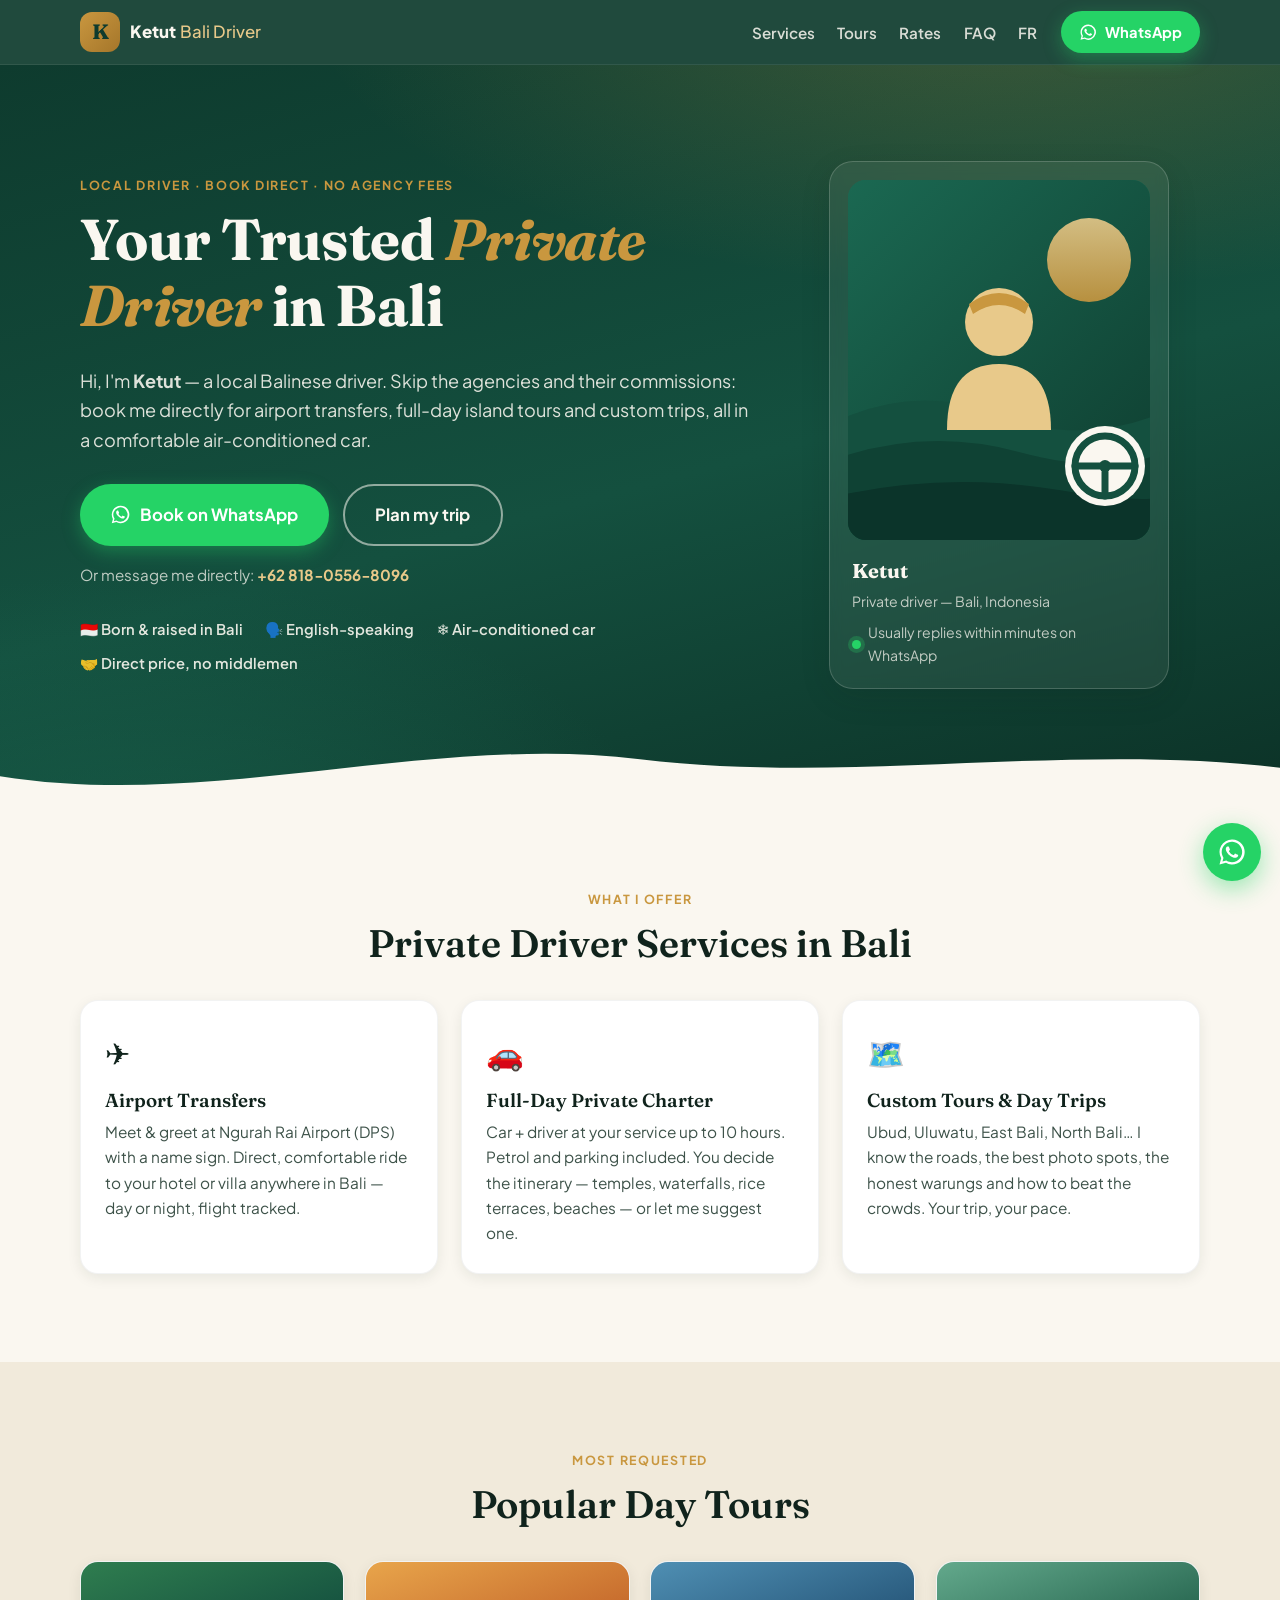
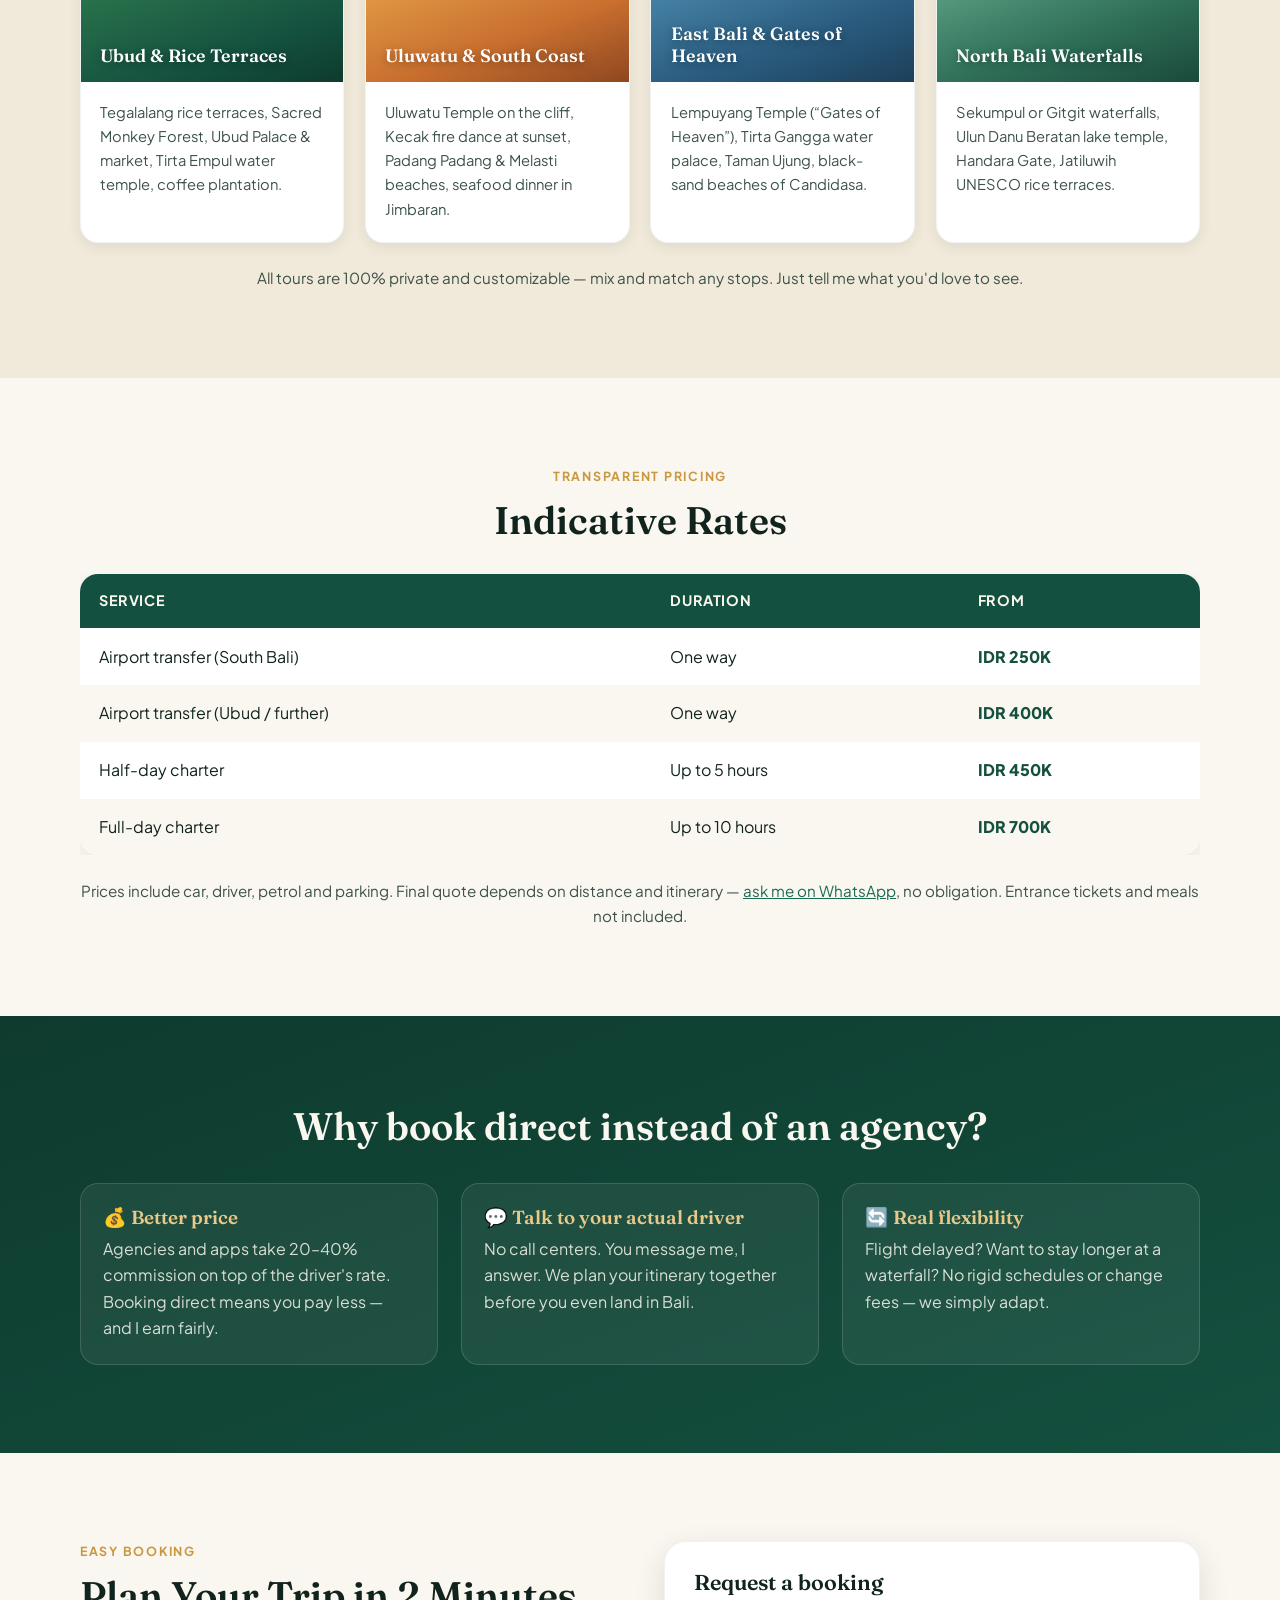
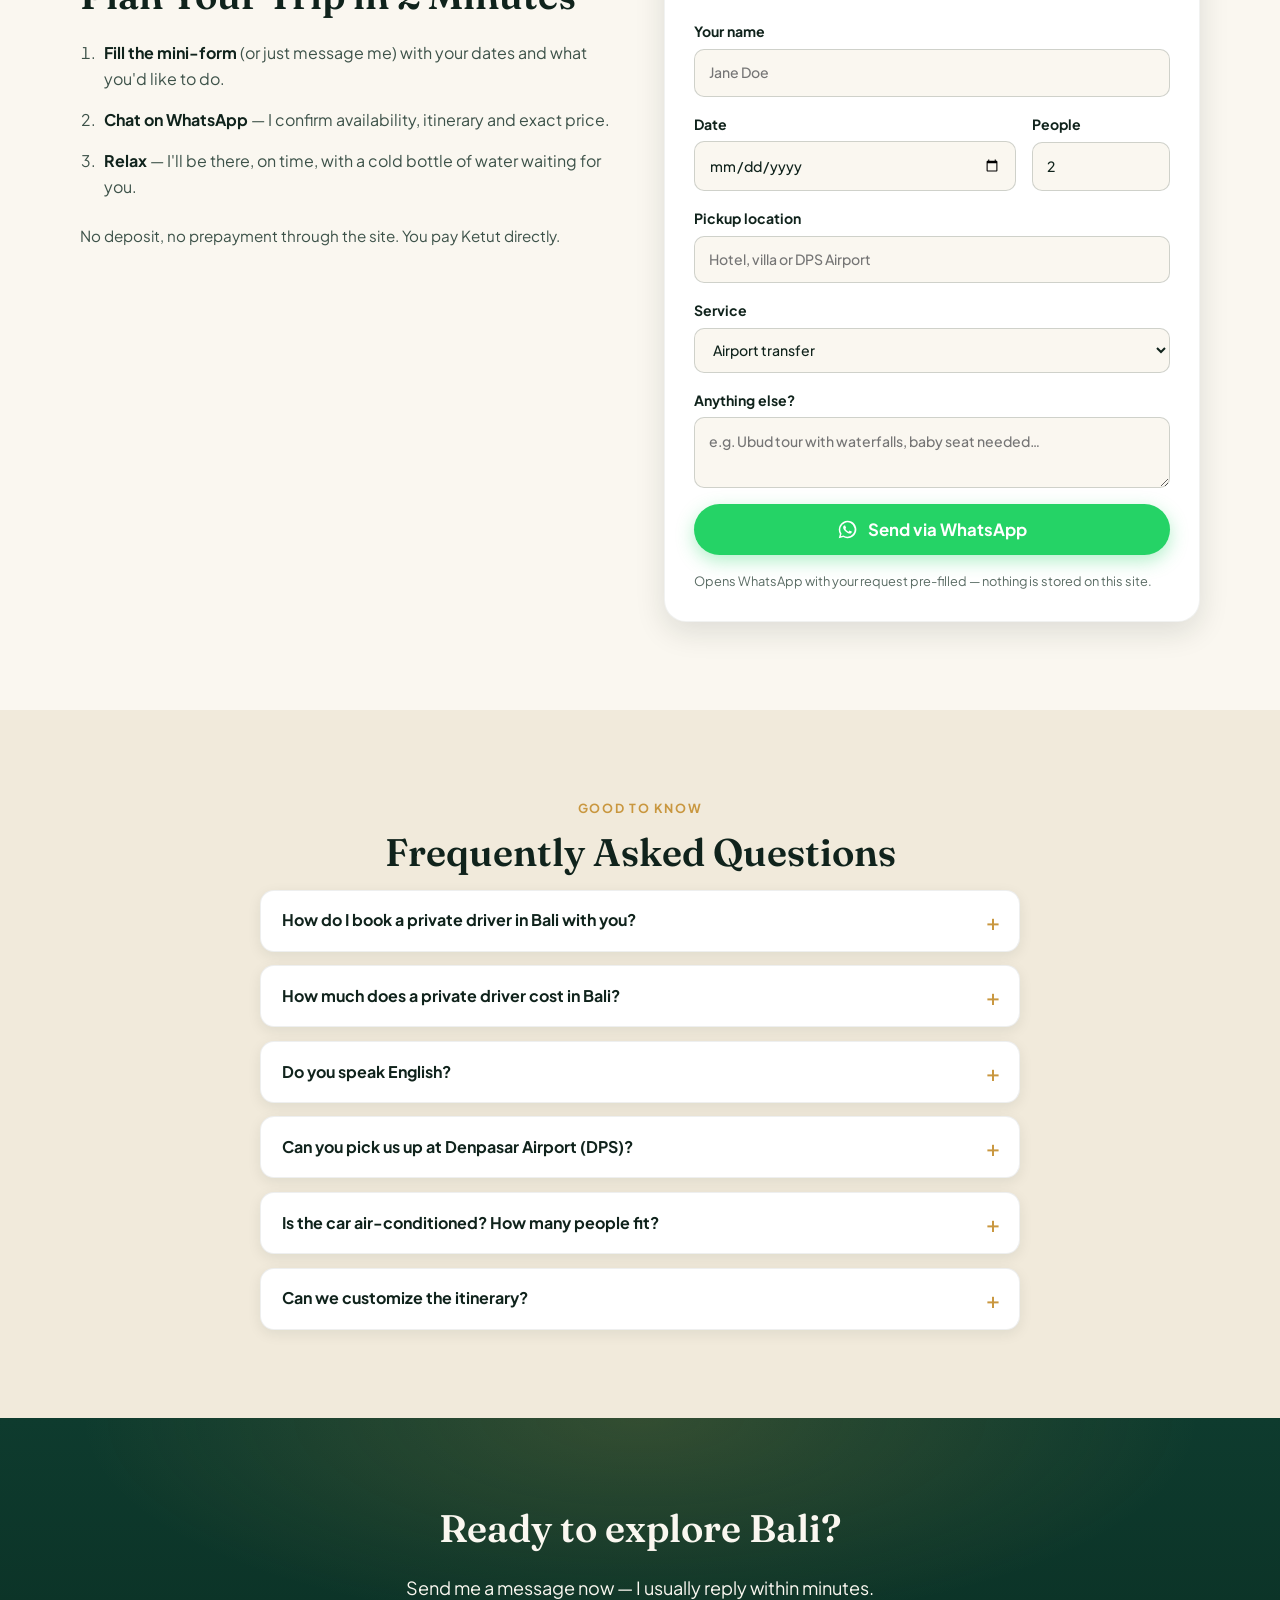
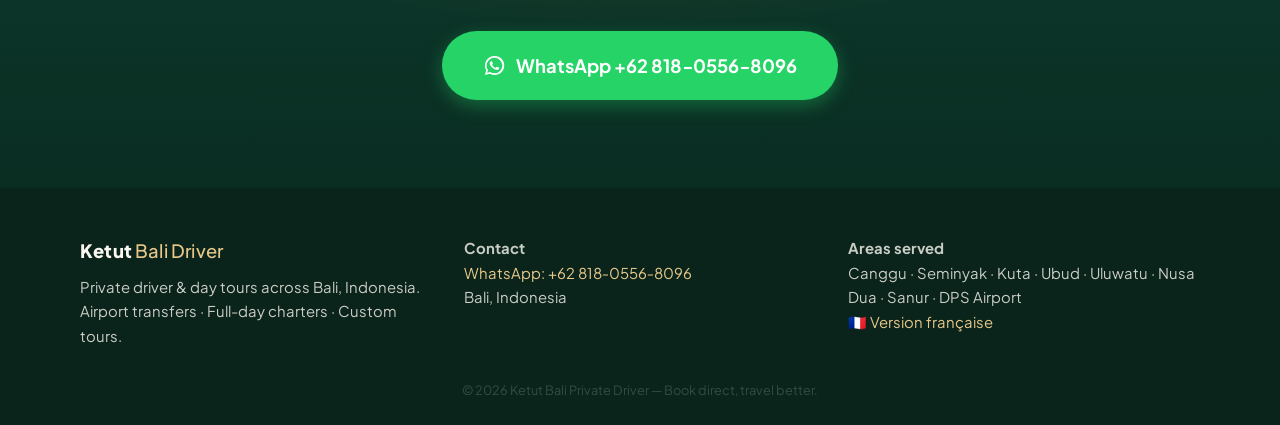
==== index.html @ 628f7ed5 "Add SEO-optimized landing page for Ketut, private driver in Bali Bilingual (EN + FR) static site wit" ====
<!DOCTYPE html>
<html lang="en">
<head>
  <meta charset="UTF-8">
  <meta name="viewport" content="width=device-width, initial-scale=1.0">
  <title>Ketut — Private Driver in Bali | Book Direct on WhatsApp, No Agency Fees</title>
  <meta name="description" content="Hire Ketut, a trusted local private driver in Bali. English-speaking, air-conditioned car, airport transfers, full-day tours to Ubud, Uluwatu &amp; more. Book direct on WhatsApp +62 818-0556-8096 — no agency, no commission.">
  <meta name="keywords" content="private driver Bali, Bali driver, personal driver Bali, Bali driver hire, Bali car with driver, Bali airport transfer, Bali day tour driver, English speaking driver Bali, chauffeur privé Bali">
  <meta name="robots" content="index, follow, max-image-preview:large">
  <meta name="author" content="Ketut">
  <meta name="geo.region" content="ID-BA">
  <meta name="geo.placename" content="Bali, Indonesia">
  <link rel="canonical" href="https://djomobil.github.io/personal-driver-bali/">
  <link rel="alternate" hreflang="en" href="https://djomobil.github.io/personal-driver-bali/">
  <link rel="alternate" hreflang="fr" href="https://djomobil.github.io/personal-driver-bali/fr/">
  <link rel="alternate" hreflang="x-default" href="https://djomobil.github.io/personal-driver-bali/">
  <link rel="icon" href="assets/favicon.svg" type="image/svg+xml">

  <!-- Open Graph -->
  <meta property="og:type" content="website">
  <meta property="og:site_name" content="Ketut Bali Private Driver">
  <meta property="og:title" content="Ketut — Private Driver in Bali | Book Direct, No Agency Fees">
  <meta property="og:description" content="Trusted local driver in Bali. Airport transfers, full-day private tours, custom itineraries. Book direct on WhatsApp — no middlemen, better prices.">
  <meta property="og:url" content="https://djomobil.github.io/personal-driver-bali/">
  <meta property="og:image" content="https://djomobil.github.io/personal-driver-bali/assets/og-image.png">
  <meta property="og:image:width" content="1200">
  <meta property="og:image:height" content="630">
  <meta property="og:locale" content="en_US">
  <meta property="og:locale:alternate" content="fr_FR">

  <!-- Twitter -->
  <meta name="twitter:card" content="summary_large_image">
  <meta name="twitter:title" content="Ketut — Private Driver in Bali | Book Direct on WhatsApp">
  <meta name="twitter:description" content="Trusted local driver in Bali. Airport transfers &amp; private day tours. Book direct — no agency fees.">
  <meta name="twitter:image" content="https://djomobil.github.io/personal-driver-bali/assets/og-image.png">

  <link rel="preconnect" href="https://fonts.googleapis.com">
  <link rel="preconnect" href="https://fonts.gstatic.com" crossorigin>
  <link href="https://fonts.googleapis.com/css2?family=Fraunces:opsz,wght@9..144,500;9..144,600;9..144,700&family=Plus+Jakarta+Sans:wght@400;500;600;700;800&display=swap" rel="stylesheet">
  <link rel="stylesheet" href="assets/style.css">

  <!-- Structured data: LocalBusiness / TaxiService -->
  <script type="application/ld+json">
  {
    "@context": "https://schema.org",
    "@type": ["LocalBusiness", "TaxiService"],
    "@id": "https://djomobil.github.io/personal-driver-bali/#business",
    "name": "Ketut Bali Private Driver",
    "alternateName": "Ketut — Personal Driver Bali",
    "description": "Private English-speaking driver in Bali offering airport transfers, full-day private charters and customized island tours. Book directly via WhatsApp with no agency commission.",
    "url": "https://djomobil.github.io/personal-driver-bali/",
    "telephone": "+6281805568096",
    "image": "https://djomobil.github.io/personal-driver-bali/assets/og-image.png",
    "priceRange": "$$",
    "currenciesAccepted": "IDR, USD, EUR",
    "paymentAccepted": "Cash",
    "address": {
      "@type": "PostalAddress",
      "addressRegion": "Bali",
      "addressCountry": "ID"
    },
    "geo": { "@type": "GeoCoordinates", "latitude": -8.65, "longitude": 115.2166 },
    "areaServed": [
      { "@type": "Place", "name": "Bali" },
      { "@type": "Place", "name": "Ubud" },
      { "@type": "Place", "name": "Canggu" },
      { "@type": "Place", "name": "Seminyak" },
      { "@type": "Place", "name": "Uluwatu" },
      { "@type": "Place", "name": "Nusa Dua" },
      { "@type": "Place", "name": "Denpasar Airport (DPS)" }
    ],
    "availableLanguage": ["English", "Indonesian"],
    "contactPoint": {
      "@type": "ContactPoint",
      "telephone": "+6281805568096",
      "contactType": "reservations",
      "availableLanguage": ["English", "Indonesian"]
    },
    "sameAs": ["https://wa.me/6281805568096"],
    "makesOffer": [
      { "@type": "Offer", "name": "Airport Transfer (DPS)", "description": "Private pickup or drop-off at Ngurah Rai International Airport with meet & greet." },
      { "@type": "Offer", "name": "Full-Day Private Charter", "description": "Up to 10 hours with car, driver, petrol and parking included. Fully custom itinerary." },
      { "@type": "Offer", "name": "Half-Day Charter", "description": "Up to 5 hours for beaches, temples, waterfalls or shopping trips." }
    ]
  }
  </script>
</head>
<body>

<header class="site-header" id="top">
  <div class="container header-inner">
    <a class="brand" href="#top" aria-label="Ketut Bali Private Driver — home">
      <span class="brand-mark" aria-hidden="true">K</span>
      <span class="brand-text">Ketut <em>Bali Driver</em></span>
    </a>
    <nav class="main-nav" aria-label="Main navigation">
      <a href="#services">Services</a>
      <a href="#tours">Tours</a>
      <a href="#rates">Rates</a>
      <a href="#faq">FAQ</a>
      <a href="fr/" lang="fr" title="Version française">FR</a>
    </nav>
    <a class="btn btn-wa btn-header" href="https://wa.me/6281805568096?text=Hi%20Ketut!%20I%20found%20your%20website%20and%20I%27d%20like%20to%20book%20a%20driver%20in%20Bali."
       target="_blank" rel="noopener">
      <svg class="ico" viewBox="0 0 24 24" aria-hidden="true"><path fill="currentColor" d="M12 2a10 10 0 0 0-8.66 15L2 22l5.16-1.32A10 10 0 1 0 12 2Zm0 18.2c-1.5 0-2.96-.4-4.24-1.16l-.3-.18-3.06.79.81-2.98-.2-.31A8.16 8.16 0 1 1 12 20.2Zm4.48-6.1c-.24-.12-1.45-.71-1.67-.8-.22-.08-.39-.12-.55.13-.16.24-.63.79-.77.95-.14.16-.28.18-.53.06a6.7 6.7 0 0 1-3.35-2.93c-.25-.43.25-.4.72-1.34.08-.16.04-.3-.02-.42-.06-.12-.55-1.33-.76-1.82-.2-.48-.4-.42-.55-.42h-.47c-.16 0-.43.06-.65.3-.22.25-.85.83-.85 2.03s.87 2.36 1 2.52c.12.16 1.72 2.62 4.16 3.68.58.25 1.03.4 1.39.51.58.19 1.11.16 1.53.1.47-.07 1.45-.6 1.65-1.17.2-.57.2-1.06.14-1.17-.06-.1-.22-.16-.47-.28Z"/></svg>
      WhatsApp
    </a>
  </div>
</header>

<main>
  <!-- ============ HERO ============ -->
  <section class="hero">
    <div class="container hero-grid">
      <div class="hero-copy">
        <p class="eyebrow">Local driver · Book direct · No agency fees</p>
        <h1>Your Trusted <span class="accent">Private Driver</span> in Bali</h1>
        <p class="lead">
          Hi, I'm <strong>Ketut</strong> — a local Balinese driver. Skip the agencies and their
          commissions: book me directly for airport transfers, full-day island tours and custom
          trips, all in a comfortable air-conditioned car.
        </p>
        <div class="hero-ctas">
          <a class="btn btn-wa btn-lg" href="https://wa.me/6281805568096?text=Hi%20Ketut!%20I%27d%20like%20to%20book%20a%20driver%20in%20Bali.%20Here%20are%20my%20dates%3A%20"
             target="_blank" rel="noopener">
            <svg class="ico" viewBox="0 0 24 24" aria-hidden="true"><path fill="currentColor" d="M12 2a10 10 0 0 0-8.66 15L2 22l5.16-1.32A10 10 0 1 0 12 2Zm0 18.2c-1.5 0-2.96-.4-4.24-1.16l-.3-.18-3.06.79.81-2.98-.2-.31A8.16 8.16 0 1 1 12 20.2Zm4.48-6.1c-.24-.12-1.45-.71-1.67-.8-.22-.08-.39-.12-.55.13-.16.24-.63.79-.77.95-.14.16-.28.18-.53.06a6.7 6.7 0 0 1-3.35-2.93c-.25-.43.25-.4.72-1.34.08-.16.04-.3-.02-.42-.06-.12-.55-1.33-.76-1.82-.2-.48-.4-.42-.55-.42h-.47c-.16 0-.43.06-.65.3-.22.25-.85.83-.85 2.03s.87 2.36 1 2.52c.12.16 1.72 2.62 4.16 3.68.58.25 1.03.4 1.39.51.58.19 1.11.16 1.53.1.47-.07 1.45-.6 1.65-1.17.2-.57.2-1.06.14-1.17-.06-.1-.22-.16-.47-.28Z"/></svg>
            Book on WhatsApp
          </a>
          <a class="btn btn-ghost btn-lg" href="#booking">Plan my trip</a>
        </div>
        <p class="hero-phone">Or message me directly: <a href="https://wa.me/6281805568096" target="_blank" rel="noopener">+62 818‑0556‑8096</a></p>
        <ul class="trust-badges" aria-label="Highlights">
          <li>🇮🇩 Born &amp; raised in Bali</li>
          <li>🗣️ English-speaking</li>
          <li>❄️ Air-conditioned car</li>
          <li>🤝 Direct price, no middlemen</li>
        </ul>
      </div>
      <div class="hero-card">
        <figure class="driver-card">
          <img src="assets/ketut.jpg" alt="Ketut, private driver in Bali" width="360" height="360"
               loading="eager" onerror="this.onerror=null;this.src='assets/ketut-avatar.svg';">
          <figcaption>
            <strong>Ketut</strong>
            <span>Private driver — Bali, Indonesia</span>
            <span class="status-dot">Usually replies within minutes on WhatsApp</span>
          </figcaption>
        </figure>
      </div>
    </div>
    <svg class="hero-wave" viewBox="0 0 1440 90" preserveAspectRatio="none" aria-hidden="true">
      <path d="M0,60 C240,100 480,10 720,40 C960,70 1200,20 1440,50 L1440,90 L0,90 Z" fill="#faf7f0"/>
    </svg>
  </section>

  <!-- ============ SERVICES ============ -->
  <section class="section" id="services">
    <div class="container">
      <p class="eyebrow center">What I offer</p>
      <h2 class="center">Private Driver Services in Bali</h2>
      <div class="cards-3">
        <article class="card">
          <div class="card-ico">✈️</div>
          <h3>Airport Transfers</h3>
          <p>Meet &amp; greet at Ngurah Rai Airport (DPS) with a name sign. Direct, comfortable ride to your hotel or villa anywhere in Bali — day or night, flight tracked.</p>
        </article>
        <article class="card">
          <div class="card-ico">🚗</div>
          <h3>Full-Day Private Charter</h3>
          <p>Car + driver at your service up to 10 hours. Petrol and parking included. You decide the itinerary — temples, waterfalls, rice terraces, beaches — or let me suggest one.</p>
        </article>
        <article class="card">
          <div class="card-ico">🗺️</div>
          <h3>Custom Tours &amp; Day Trips</h3>
          <p>Ubud, Uluwatu, East Bali, North Bali… I know the roads, the best photo spots, the honest warungs and how to beat the crowds. Your trip, your pace.</p>
        </article>
      </div>
    </div>
  </section>

  <!-- ============ TOURS ============ -->
  <section class="section section-alt" id="tours">
    <div class="container">
      <p class="eyebrow center">Most requested</p>
      <h2 class="center">Popular Day Tours</h2>
      <div class="cards-4">
        <article class="tour">
          <div class="tour-head t-ubud"><span>Ubud &amp; Rice Terraces</span></div>
          <p>Tegalalang rice terraces, Sacred Monkey Forest, Ubud Palace &amp; market, Tirta Empul water temple, coffee plantation.</p>
        </article>
        <article class="tour">
          <div class="tour-head t-uluwatu"><span>Uluwatu &amp; South Coast</span></div>
          <p>Uluwatu Temple on the cliff, Kecak fire dance at sunset, Padang Padang &amp; Melasti beaches, seafood dinner in Jimbaran.</p>
        </article>
        <article class="tour">
          <div class="tour-head t-east"><span>East Bali &amp; Gates of Heaven</span></div>
          <p>Lempuyang Temple (“Gates of Heaven”), Tirta Gangga water palace, Taman Ujung, black-sand beaches of Candidasa.</p>
        </article>
        <article class="tour">
          <div class="tour-head t-north"><span>North Bali Waterfalls</span></div>
          <p>Sekumpul or Gitgit waterfalls, Ulun Danu Beratan lake temple, Handara Gate, Jatiluwih UNESCO rice terraces.</p>
        </article>
      </div>
      <p class="center note">All tours are 100% private and customizable — mix and match any stops. Just tell me what you'd love to see.</p>
    </div>
  </section>

  <!-- ============ RATES ============ -->
  <section class="section" id="rates">
    <div class="container">
      <p class="eyebrow center">Transparent pricing</p>
      <h2 class="center">Indicative Rates</h2>
      <div class="rates-table-wrap">
        <table class="rates-table">
          <thead>
            <tr><th scope="col">Service</th><th scope="col">Duration</th><th scope="col">From</th></tr>
          </thead>
          <tbody>
            <tr><td>Airport transfer (South Bali)</td><td>One way</td><td>IDR 250K</td></tr>
            <tr><td>Airport transfer (Ubud / further)</td><td>One way</td><td>IDR 400K</td></tr>
            <tr><td>Half-day charter</td><td>Up to 5 hours</td><td>IDR 450K</td></tr>
            <tr><td>Full-day charter</td><td>Up to 10 hours</td><td>IDR 700K</td></tr>
          </tbody>
        </table>
      </div>
      <p class="center note">Prices include car, driver, petrol and parking. Final quote depends on distance and itinerary — <a href="https://wa.me/6281805568096?text=Hi%20Ketut!%20Could%20you%20give%20me%20a%20quote%3F" target="_blank" rel="noopener">ask me on WhatsApp</a>, no obligation. Entrance tickets and meals not included.</p>
    </div>
  </section>

  <!-- ============ WHY DIRECT ============ -->
  <section class="section section-dark" id="why">
    <div class="container">
      <h2 class="center light">Why book direct instead of an agency?</h2>
      <div class="cards-3 why-cards">
        <div class="why">
          <h3>💰 Better price</h3>
          <p>Agencies and apps take 20–40% commission on top of the driver's rate. Booking direct means you pay less — and I earn fairly.</p>
        </div>
        <div class="why">
          <h3>💬 Talk to your actual driver</h3>
          <p>No call centers. You message me, I answer. We plan your itinerary together before you even land in Bali.</p>
        </div>
        <div class="why">
          <h3>🔄 Real flexibility</h3>
          <p>Flight delayed? Want to stay longer at a waterfall? No rigid schedules or change fees — we simply adapt.</p>
        </div>
      </div>
    </div>
  </section>

  <!-- ============ HOW IT WORKS / BOOKING ============ -->
  <section class="section" id="booking">
    <div class="container booking-grid">
      <div>
        <p class="eyebrow">Easy booking</p>
        <h2>Plan Your Trip in 2 Minutes</h2>
        <ol class="steps">
          <li><strong>Fill the mini-form</strong> (or just message me) with your dates and what you'd like to do.</li>
          <li><strong>Chat on WhatsApp</strong> — I confirm availability, itinerary and exact price.</li>
          <li><strong>Relax</strong> — I'll be there, on time, with a cold bottle of water waiting for you.</li>
        </ol>
        <p class="note">No deposit, no prepayment through the site. You pay Ketut directly.</p>
      </div>
      <form class="booking-form" id="bookingForm" aria-label="Booking request form">
        <h3>Request a booking</h3>
        <label>Your name
          <input type="text" id="bf-name" name="name" placeholder="Jane Doe" autocomplete="name" required>
        </label>
        <div class="form-row">
          <label>Date
            <input type="date" id="bf-date" name="date" required>
          </label>
          <label>People
            <input type="number" id="bf-pax" name="pax" min="1" max="12" value="2" required>
          </label>
        </div>
        <label>Pickup location
          <input type="text" id="bf-pickup" name="pickup" placeholder="Hotel, villa or DPS Airport">
        </label>
        <label>Service
          <select id="bf-service" name="service">
            <option>Airport transfer</option>
            <option>Full-day charter (10h)</option>
            <option>Half-day charter (5h)</option>
            <option>Custom tour — see message</option>
          </select>
        </label>
        <label>Anything else?
          <textarea id="bf-msg" name="message" rows="2" placeholder="e.g. Ubud tour with waterfalls, baby seat needed…"></textarea>
        </label>
        <button type="submit" class="btn btn-wa btn-lg btn-block">
          <svg class="ico" viewBox="0 0 24 24" aria-hidden="true"><path fill="currentColor" d="M12 2a10 10 0 0 0-8.66 15L2 22l5.16-1.32A10 10 0 1 0 12 2Zm0 18.2c-1.5 0-2.96-.4-4.24-1.16l-.3-.18-3.06.79.81-2.98-.2-.31A8.16 8.16 0 1 1 12 20.2Zm4.48-6.1c-.24-.12-1.45-.71-1.67-.8-.22-.08-.39-.12-.55.13-.16.24-.63.79-.77.95-.14.16-.28.18-.53.06a6.7 6.7 0 0 1-3.35-2.93c-.25-.43.25-.4.72-1.34.08-.16.04-.3-.02-.42-.06-.12-.55-1.33-.76-1.82-.2-.48-.4-.42-.55-.42h-.47c-.16 0-.43.06-.65.3-.22.25-.85.83-.85 2.03s.87 2.36 1 2.52c.12.16 1.72 2.62 4.16 3.68.58.25 1.03.4 1.39.51.58.19 1.11.16 1.53.1.47-.07 1.45-.6 1.65-1.17.2-.57.2-1.06.14-1.17-.06-.1-.22-.16-.47-.28Z"/></svg>
          Send via WhatsApp
        </button>
        <p class="tiny">Opens WhatsApp with your request pre-filled — nothing is stored on this site.</p>
      </form>
    </div>
  </section>

  <!-- ============ FAQ ============ -->
  <section class="section section-alt" id="faq">
    <div class="container narrow">
      <p class="eyebrow center">Good to know</p>
      <h2 class="center">Frequently Asked Questions</h2>

      <details>
        <summary>How do I book a private driver in Bali with you?</summary>
        <p>Simply message me on WhatsApp at <a href="https://wa.me/6281805568096" target="_blank" rel="noopener">+62 818‑0556‑8096</a> with your dates, pickup location and what you'd like to do. I'll confirm availability and price right away. No deposit is required.</p>
      </details>
      <details>
        <summary>How much does a private driver cost in Bali?</summary>
        <p>A full-day private charter (up to 10 hours, car + driver + petrol + parking) starts from around IDR 700K depending on the itinerary. Airport transfers start from IDR 250K. You'll always get the exact price on WhatsApp before booking.</p>
      </details>
      <details>
        <summary>Do you speak English?</summary>
        <p>Yes — I speak English and Bahasa Indonesia, and I'm used to guiding international travelers around the island.</p>
      </details>
      <details>
        <summary>Can you pick us up at Denpasar Airport (DPS)?</summary>
        <p>Of course. I track your flight, meet you at arrivals with a name sign and help with your luggage — even for late-night landings.</p>
      </details>
      <details>
        <summary>Is the car air-conditioned? How many people fit?</summary>
        <p>Yes, the car is modern and air-conditioned, comfortable for up to 5–6 passengers with luggage. For larger groups, tell me on WhatsApp and I'll arrange the right vehicle.</p>
      </details>
      <details>
        <summary>Can we customize the itinerary?</summary>
        <p>Absolutely — every tour is private and 100% flexible. Combine any temples, waterfalls, beaches, rice terraces or restaurants you like, and change plans on the day if you feel like it.</p>
      </details>
    </div>
  </section>

  <!-- FAQ structured data -->
  <script type="application/ld+json">
  {
    "@context": "https://schema.org",
    "@type": "FAQPage",
    "mainEntity": [
      {
        "@type": "Question",
        "name": "How do I book a private driver in Bali with Ketut?",
        "acceptedAnswer": { "@type": "Answer", "text": "Message Ketut on WhatsApp at +62 818-0556-8096 with your dates, pickup location and plans. He confirms availability and price right away. No deposit required." }
      },
      {
        "@type": "Question",
        "name": "How much does a private driver cost in Bali?",
        "acceptedAnswer": { "@type": "Answer", "text": "A full-day private charter (up to 10 hours including car, driver, petrol and parking) starts from around IDR 700K depending on the itinerary. Airport transfers start from IDR 250K. The exact price is confirmed on WhatsApp before booking." }
      },
      {
        "@type": "Question",
        "name": "Does Ketut speak English?",
        "acceptedAnswer": { "@type": "Answer", "text": "Yes, Ketut speaks English and Bahasa Indonesia and regularly drives international travelers around Bali." }
      },
      {
        "@type": "Question",
        "name": "Can Ketut pick us up at Denpasar Airport (DPS)?",
        "acceptedAnswer": { "@type": "Answer", "text": "Yes. Ketut tracks your flight and meets you at arrivals with a name sign, including late-night landings." }
      },
      {
        "@type": "Question",
        "name": "Can we customize the tour itinerary?",
        "acceptedAnswer": { "@type": "Answer", "text": "Yes, every tour is private and fully flexible. Combine any temples, waterfalls, beaches or rice terraces, and adjust plans on the day." }
      }
    ]
  }
  </script>

  <!-- ============ FINAL CTA ============ -->
  <section class="section final-cta">
    <div class="container center">
      <h2>Ready to explore Bali?</h2>
      <p class="lead">Send me a message now — I usually reply within minutes.</p>
      <a class="btn btn-wa btn-xl" href="https://wa.me/6281805568096?text=Hi%20Ketut!%20I%27d%20like%20to%20book%20a%20driver%20in%20Bali."
         target="_blank" rel="noopener">
        <svg class="ico" viewBox="0 0 24 24" aria-hidden="true"><path fill="currentColor" d="M12 2a10 10 0 0 0-8.66 15L2 22l5.16-1.32A10 10 0 1 0 12 2Zm0 18.2c-1.5 0-2.96-.4-4.24-1.16l-.3-.18-3.06.79.81-2.98-.2-.31A8.16 8.16 0 1 1 12 20.2Zm4.48-6.1c-.24-.12-1.45-.71-1.67-.8-.22-.08-.39-.12-.55.13-.16.24-.63.79-.77.95-.14.16-.28.18-.53.06a6.7 6.7 0 0 1-3.35-2.93c-.25-.43.25-.4.72-1.34.08-.16.04-.3-.02-.42-.06-.12-.55-1.33-.76-1.82-.2-.48-.4-.42-.55-.42h-.47c-.16 0-.43.06-.65.3-.22.25-.85.83-.85 2.03s.87 2.36 1 2.52c.12.16 1.72 2.62 4.16 3.68.58.25 1.03.4 1.39.51.58.19 1.11.16 1.53.1.47-.07 1.45-.6 1.65-1.17.2-.57.2-1.06.14-1.17-.06-.1-.22-.16-.47-.28Z"/></svg>
        WhatsApp +62 818‑0556‑8096
      </a>
    </div>
  </section>
</main>

<footer class="site-footer">
  <div class="container footer-grid">
    <div>
      <p class="brand-text">Ketut <em>Bali Driver</em></p>
      <p>Private driver &amp; day tours across Bali, Indonesia.<br>Airport transfers · Full-day charters · Custom tours.</p>
    </div>
    <div>
      <p><strong>Contact</strong></p>
      <p><a href="https://wa.me/6281805568096" target="_blank" rel="noopener">WhatsApp: +62 818‑0556‑8096</a></p>
      <p>Bali, Indonesia</p>
    </div>
    <div>
      <p><strong>Areas served</strong></p>
      <p>Canggu · Seminyak · Kuta · Ubud · Uluwatu · Nusa Dua · Sanur · DPS Airport</p>
      <p><a href="fr/" lang="fr">🇫🇷 Version française</a></p>
    </div>
  </div>
  <p class="center tiny">© <span id="year">2026</span> Ketut Bali Private Driver — Book direct, travel better.</p>
</footer>

<!-- Floating WhatsApp button -->
<a class="wa-float" href="https://wa.me/6281805568096?text=Hi%20Ketut!%20I%27d%20like%20to%20book%20a%20driver%20in%20Bali."
   target="_blank" rel="noopener" aria-label="Chat with Ketut on WhatsApp">
  <svg viewBox="0 0 24 24" aria-hidden="true"><path fill="currentColor" d="M12 2a10 10 0 0 0-8.66 15L2 22l5.16-1.32A10 10 0 1 0 12 2Zm0 18.2c-1.5 0-2.96-.4-4.24-1.16l-.3-.18-3.06.79.81-2.98-.2-.31A8.16 8.16 0 1 1 12 20.2Zm4.48-6.1c-.24-.12-1.45-.71-1.67-.8-.22-.08-.39-.12-.55.13-.16.24-.63.79-.77.95-.14.16-.28.18-.53.06a6.7 6.7 0 0 1-3.35-2.93c-.25-.43.25-.4.72-1.34.08-.16.04-.3-.02-.42-.06-.12-.55-1.33-.76-1.82-.2-.48-.4-.42-.55-.42h-.47c-.16 0-.43.06-.65.3-.22.25-.85.83-.85 2.03s.87 2.36 1 2.52c.12.16 1.72 2.62 4.16 3.68.58.25 1.03.4 1.39.51.58.19 1.11.16 1.53.1.47-.07 1.45-.6 1.65-1.17.2-.57.2-1.06.14-1.17-.06-.1-.22-.16-.47-.28Z"/></svg>
</a>

<script src="assets/site.js" defer></script>
</body>
</html>
---- assets/style.css ----
/* ==========================================================
   Ketut Bali Private Driver — design system
   Palette: jungle green / sand / gold / WhatsApp green
   ========================================================== */
:root {
  --ink: #10231c;
  --ink-soft: #3d5249;
  --green-900: #0e3b2e;
  --green-800: #14503f;
  --green-700: #1b6a53;
  --sand: #faf7f0;
  --sand-deep: #f1eadb;
  --gold: #c9973f;
  --gold-soft: #e8c98a;
  --white: #ffffff;
  --wa: #25d366;
  --wa-dark: #17a94f;
  --radius: 18px;
  --shadow: 0 10px 30px rgba(16, 35, 28, 0.12);
  --shadow-soft: 0 4px 14px rgba(16, 35, 28, 0.08);
  --font-display: "Fraunces", Georgia, serif;
  --font-body: "Plus Jakarta Sans", system-ui, -apple-system, "Segoe UI", sans-serif;
}

* { box-sizing: border-box; margin: 0; padding: 0; }
html { scroll-behavior: smooth; }
body {
  font-family: var(--font-body);
  color: var(--ink);
  background: var(--sand);
  line-height: 1.65;
  -webkit-font-smoothing: antialiased;
}
img { max-width: 100%; display: block; }
a { color: var(--green-700); }

.container { width: min(1120px, 92%); margin-inline: auto; }
.narrow { width: min(760px, 92%); }
.center { text-align: center; }

h1, h2, h3 { font-family: var(--font-display); line-height: 1.15; color: var(--ink); }
h1 { font-size: clamp(2.1rem, 5.2vw, 3.6rem); font-weight: 700; letter-spacing: -0.01em; }
h2 { font-size: clamp(1.6rem, 3.4vw, 2.4rem); font-weight: 600; margin-bottom: 0.6em; }
h3 { font-size: 1.18rem; font-weight: 600; margin-bottom: 0.4em; }
h2.light { color: var(--sand); }

.eyebrow {
  text-transform: uppercase;
  letter-spacing: 0.14em;
  font-size: 0.78rem;
  font-weight: 700;
  color: var(--gold);
  margin-bottom: 0.9em;
}
.lead { font-size: 1.13rem; color: var(--ink-soft); max-width: 56ch; }
.note { color: var(--ink-soft); font-size: 0.95rem; margin-top: 1.4rem; }
.tiny { font-size: 0.8rem; color: var(--ink-soft); opacity: 0.85; }
.accent { color: var(--gold); font-style: italic; }

/* ---------- Buttons ---------- */
.btn {
  display: inline-flex; align-items: center; gap: 0.55em;
  font-family: var(--font-body); font-weight: 700; text-decoration: none;
  border: 0; border-radius: 999px; cursor: pointer;
  padding: 0.75em 1.5em; font-size: 1rem; transition: transform 0.15s ease, box-shadow 0.15s ease, background 0.15s ease;
}
.btn:hover { transform: translateY(-2px); }
.btn .ico { width: 1.25em; height: 1.25em; flex: none; }
.btn-wa { background: var(--wa); color: #fff; box-shadow: 0 6px 18px rgba(37, 211, 102, 0.35); }
.btn-wa:hover { background: var(--wa-dark); }
.btn-ghost { background: transparent; color: var(--sand); border: 2px solid rgba(250, 247, 240, 0.55); }
.btn-ghost:hover { border-color: var(--gold-soft); color: var(--gold-soft); }
.btn-lg { padding: 0.9em 1.8em; font-size: 1.05rem; }
.btn-xl { padding: 1.05em 2.2em; font-size: 1.15rem; }
.btn-block { width: 100%; justify-content: center; }
.btn-header { padding: 0.6em 1.2em; font-size: 0.92rem; }

/* ---------- Header ---------- */
.site-header {
  position: sticky; top: 0; z-index: 50;
  background: rgba(14, 59, 46, 0.92);
  backdrop-filter: blur(10px);
  border-bottom: 1px solid rgba(250, 247, 240, 0.08);
}
.header-inner { display: flex; align-items: center; gap: 1.5rem; padding: 0.7rem 0; }
.brand { display: flex; align-items: center; gap: 0.6rem; text-decoration: none; }
.brand-mark {
  width: 40px; height: 40px; border-radius: 12px; flex: none;
  display: grid; place-items: center;
  background: linear-gradient(135deg, var(--gold), #a5762a);
  color: var(--green-900); font-family: var(--font-display); font-weight: 700; font-size: 1.3rem;
}
.brand-text { color: var(--sand); font-weight: 800; font-size: 1.05rem; letter-spacing: 0.01em; }
.brand-text em { color: var(--gold-soft); font-style: normal; font-weight: 500; }
.main-nav { margin-left: auto; display: flex; gap: 1.4rem; }
.main-nav a { color: rgba(250, 247, 240, 0.85); text-decoration: none; font-weight: 600; font-size: 0.95rem; }
.main-nav a:hover { color: var(--gold-soft); }

/* ---------- Hero ---------- */
.hero {
  position: relative;
  background:
    radial-gradient(1200px 500px at 80% -10%, rgba(201, 151, 63, 0.25), transparent 60%),
    radial-gradient(900px 500px at 10% 110%, rgba(27, 106, 83, 0.55), transparent 60%),
    linear-gradient(165deg, var(--green-900) 0%, var(--green-800) 55%, #0c3227 100%);
  color: var(--sand);
  padding: clamp(3rem, 8vw, 6rem) 0 clamp(4rem, 9vw, 7rem);
}
.hero h1 { color: var(--sand); margin: 0.2em 0 0.45em; }
.hero .lead { color: rgba(250, 247, 240, 0.88); }
.hero-grid { display: grid; grid-template-columns: 1.25fr 0.75fr; gap: 3rem; align-items: center; }
.hero-ctas { display: flex; flex-wrap: wrap; gap: 0.9rem; margin-top: 1.8rem; }
.hero-phone { margin-top: 1rem; font-size: 0.95rem; color: rgba(250, 247, 240, 0.75); }
.hero-phone a { color: var(--gold-soft); font-weight: 700; text-decoration: none; }
.trust-badges { list-style: none; display: flex; flex-wrap: wrap; gap: 0.6rem 1.4rem; margin-top: 1.9rem; padding: 0; }
.trust-badges li { font-size: 0.92rem; font-weight: 600; color: rgba(250, 247, 240, 0.9); }
.hero-wave { position: absolute; bottom: -1px; left: 0; width: 100%; height: clamp(40px, 6vw, 90px); }

.driver-card {
  background: rgba(250, 247, 240, 0.07);
  border: 1px solid rgba(250, 247, 240, 0.18);
  border-radius: calc(var(--radius) + 6px);
  padding: 1.1rem;
  box-shadow: var(--shadow);
  backdrop-filter: blur(6px);
  max-width: 340px; margin-inline: auto;
}
.driver-card img {
  width: 100%; aspect-ratio: 1; object-fit: cover;
  border-radius: var(--radius);
  background: var(--green-700);
}
.driver-card figcaption { display: grid; gap: 0.15rem; padding: 0.9rem 0.3rem 0.2rem; }
.driver-card strong { font-family: var(--font-display); font-size: 1.25rem; }
.driver-card span { font-size: 0.88rem; color: rgba(250, 247, 240, 0.75); }
.status-dot { display: flex; align-items: center; gap: 0.45em; margin-top: 0.35rem; }
.status-dot::before {
  content: ""; width: 9px; height: 9px; border-radius: 50%; flex: none;
  background: var(--wa); box-shadow: 0 0 0 4px rgba(37, 211, 102, 0.25);
}

/* ---------- Sections ---------- */
.section { padding: clamp(3.2rem, 7vw, 5.5rem) 0; }
.section-alt { background: var(--sand-deep); }
.section-dark {
  background: linear-gradient(160deg, var(--green-900), var(--green-800));
  color: var(--sand);
}
.section-dark p { color: rgba(250, 247, 240, 0.85); }
.section-dark h3 { color: var(--gold-soft); }

/* ---------- Cards ---------- */
.cards-3 { display: grid; grid-template-columns: repeat(3, 1fr); gap: 1.4rem; margin-top: 2.2rem; }
.cards-4 { display: grid; grid-template-columns: repeat(4, 1fr); gap: 1.3rem; margin-top: 2.2rem; }
.card {
  background: var(--white); border-radius: var(--radius);
  padding: 1.7rem 1.5rem; box-shadow: var(--shadow-soft);
  border: 1px solid rgba(16, 35, 28, 0.05);
}
.card p { color: var(--ink-soft); font-size: 0.96rem; }
.card-ico { font-size: 1.9rem; margin-bottom: 0.7rem; }
.why { padding: 1.4rem; border-radius: var(--radius); background: rgba(250, 247, 240, 0.06); border: 1px solid rgba(250, 247, 240, 0.14); }

/* ---------- Tours ---------- */
.tour {
  background: var(--white); border-radius: var(--radius); overflow: hidden;
  box-shadow: var(--shadow-soft); border: 1px solid rgba(16, 35, 28, 0.05);
  display: flex; flex-direction: column;
}
.tour p { padding: 1.1rem 1.2rem 1.3rem; color: var(--ink-soft); font-size: 0.92rem; }
.tour-head {
  min-height: 120px; display: flex; align-items: flex-end; padding: 0.9rem 1.2rem;
  color: #fff; font-family: var(--font-display); font-weight: 600; font-size: 1.12rem; line-height: 1.25;
  text-shadow: 0 2px 8px rgba(0, 0, 0, 0.35);
}
.t-ubud { background: linear-gradient(160deg, #2f7d4f, #14503f 70%, #0e3b2e); }
.t-uluwatu { background: linear-gradient(160deg, #e8a54b, #c96f2f 60%, #8f4720); }
.t-east { background: linear-gradient(160deg, #4f8fb3, #2b5d80 60%, #1c3f5a); }
.t-north { background: linear-gradient(160deg, #63a98c, #2e6e57 60%, #1b4a3a); }

/* ---------- Rates ---------- */
.rates-table-wrap { overflow-x: auto; margin-top: 2rem; }
.rates-table {
  width: 100%; border-collapse: collapse; background: var(--white);
  border-radius: var(--radius); overflow: hidden; box-shadow: var(--shadow-soft);
}
.rates-table th, .rates-table td { padding: 0.95rem 1.2rem; text-align: left; }
.rates-table thead { background: var(--green-800); color: var(--sand); }
.rates-table thead th { font-weight: 700; font-size: 0.9rem; letter-spacing: 0.04em; text-transform: uppercase; }
.rates-table tbody tr:nth-child(even) { background: var(--sand); }
.rates-table td:last-child { font-weight: 800; color: var(--green-800); white-space: nowrap; }

/* ---------- Booking ---------- */
.booking-grid { display: grid; grid-template-columns: 1fr 1fr; gap: 3rem; align-items: start; }
.booking-grid > * { min-width: 0; }
.booking-form input, .booking-form select, .booking-form textarea { width: 100%; min-width: 0; }
.steps { margin: 1.4rem 0 0 1.2rem; display: grid; gap: 0.9rem; }
.steps li { padding-left: 0.3rem; color: var(--ink-soft); }
.steps strong { color: var(--ink); }
.booking-form {
  background: var(--white); border-radius: calc(var(--radius) + 4px);
  padding: 1.8rem; box-shadow: var(--shadow); border: 1px solid rgba(16, 35, 28, 0.06);
  display: grid; gap: 1rem;
}
.booking-form h3 { font-size: 1.35rem; }
.booking-form label { display: grid; gap: 0.35rem; font-weight: 700; font-size: 0.88rem; color: var(--ink); }
.booking-form input, .booking-form select, .booking-form textarea {
  font: inherit; font-weight: 500; color: var(--ink);
  padding: 0.7rem 0.9rem; border-radius: 10px;
  border: 1.5px solid rgba(16, 35, 28, 0.18); background: var(--sand);
}
.booking-form input:focus, .booking-form select:focus, .booking-form textarea:focus {
  outline: 2px solid var(--green-700); outline-offset: 1px; border-color: var(--green-700);
}
.form-row { display: grid; grid-template-columns: 1.4fr 0.6fr; gap: 1rem; }

/* ---------- FAQ ---------- */
#faq details {
  background: var(--white); border-radius: 14px; margin-top: 0.85rem;
  border: 1px solid rgba(16, 35, 28, 0.07); box-shadow: var(--shadow-soft);
  overflow: hidden;
}
#faq summary {
  cursor: pointer; list-style: none; font-weight: 700; padding: 1.05rem 3rem 1.05rem 1.3rem;
  position: relative;
}
#faq summary::-webkit-details-marker { display: none; }
#faq summary::after {
  content: "+"; position: absolute; right: 1.2rem; top: 50%; transform: translateY(-50%);
  font-size: 1.4rem; color: var(--gold); font-weight: 500;
}
#faq details[open] summary::after { content: "–"; }
#faq details p { padding: 0 1.3rem 1.2rem; color: var(--ink-soft); }
#faq h2 { margin-bottom: 0.4em; }

/* ---------- Final CTA / Footer ---------- */
.final-cta {
  background:
    radial-gradient(800px 300px at 50% 0%, rgba(201, 151, 63, 0.2), transparent 70%),
    linear-gradient(180deg, var(--green-900), #0a2d22);
}
.final-cta h2, .final-cta .lead { color: var(--sand); }
.final-cta .lead { margin: 0 auto 1.8rem; }

.site-footer { background: #0a241b; color: rgba(250, 247, 240, 0.8); padding: 3rem 0 1.5rem; font-size: 0.93rem; }
.footer-grid { display: grid; grid-template-columns: repeat(3, 1fr); gap: 2rem; margin-bottom: 2rem; }
.site-footer a { color: var(--gold-soft); text-decoration: none; }
.site-footer a:hover { text-decoration: underline; }
.site-footer .brand-text { font-size: 1.15rem; margin-bottom: 0.5rem; display: inline-block; }

/* ---------- Floating WhatsApp ---------- */
.wa-float {
  position: fixed; right: 1.2rem; bottom: 1.2rem; z-index: 60;
  width: 58px; height: 58px; border-radius: 50%;
  background: var(--wa); color: #fff; display: grid; place-items: center;
  box-shadow: 0 8px 24px rgba(37, 211, 102, 0.45);
  transition: transform 0.15s ease;
}
.wa-float:hover { transform: scale(1.08); }
.wa-float svg { width: 30px; height: 30px; }

/* ---------- Responsive ---------- */
@media (max-width: 960px) {
  .hero-grid { grid-template-columns: 1fr; gap: 2.2rem; }
  .hero-card { order: -1; }
  .driver-card { max-width: 260px; }
  .cards-4 { grid-template-columns: repeat(2, 1fr); }
  .booking-grid { grid-template-columns: 1fr; gap: 2.2rem; }
  .footer-grid { grid-template-columns: 1fr 1fr; }
}
@media (max-width: 640px) {
  .main-nav { display: none; }
  .cards-3, .cards-4 { grid-template-columns: 1fr; }
  .footer-grid { grid-template-columns: 1fr; }
  .btn-header { padding: 0.55em 1em; }
  .form-row { grid-template-columns: 1fr; }
}
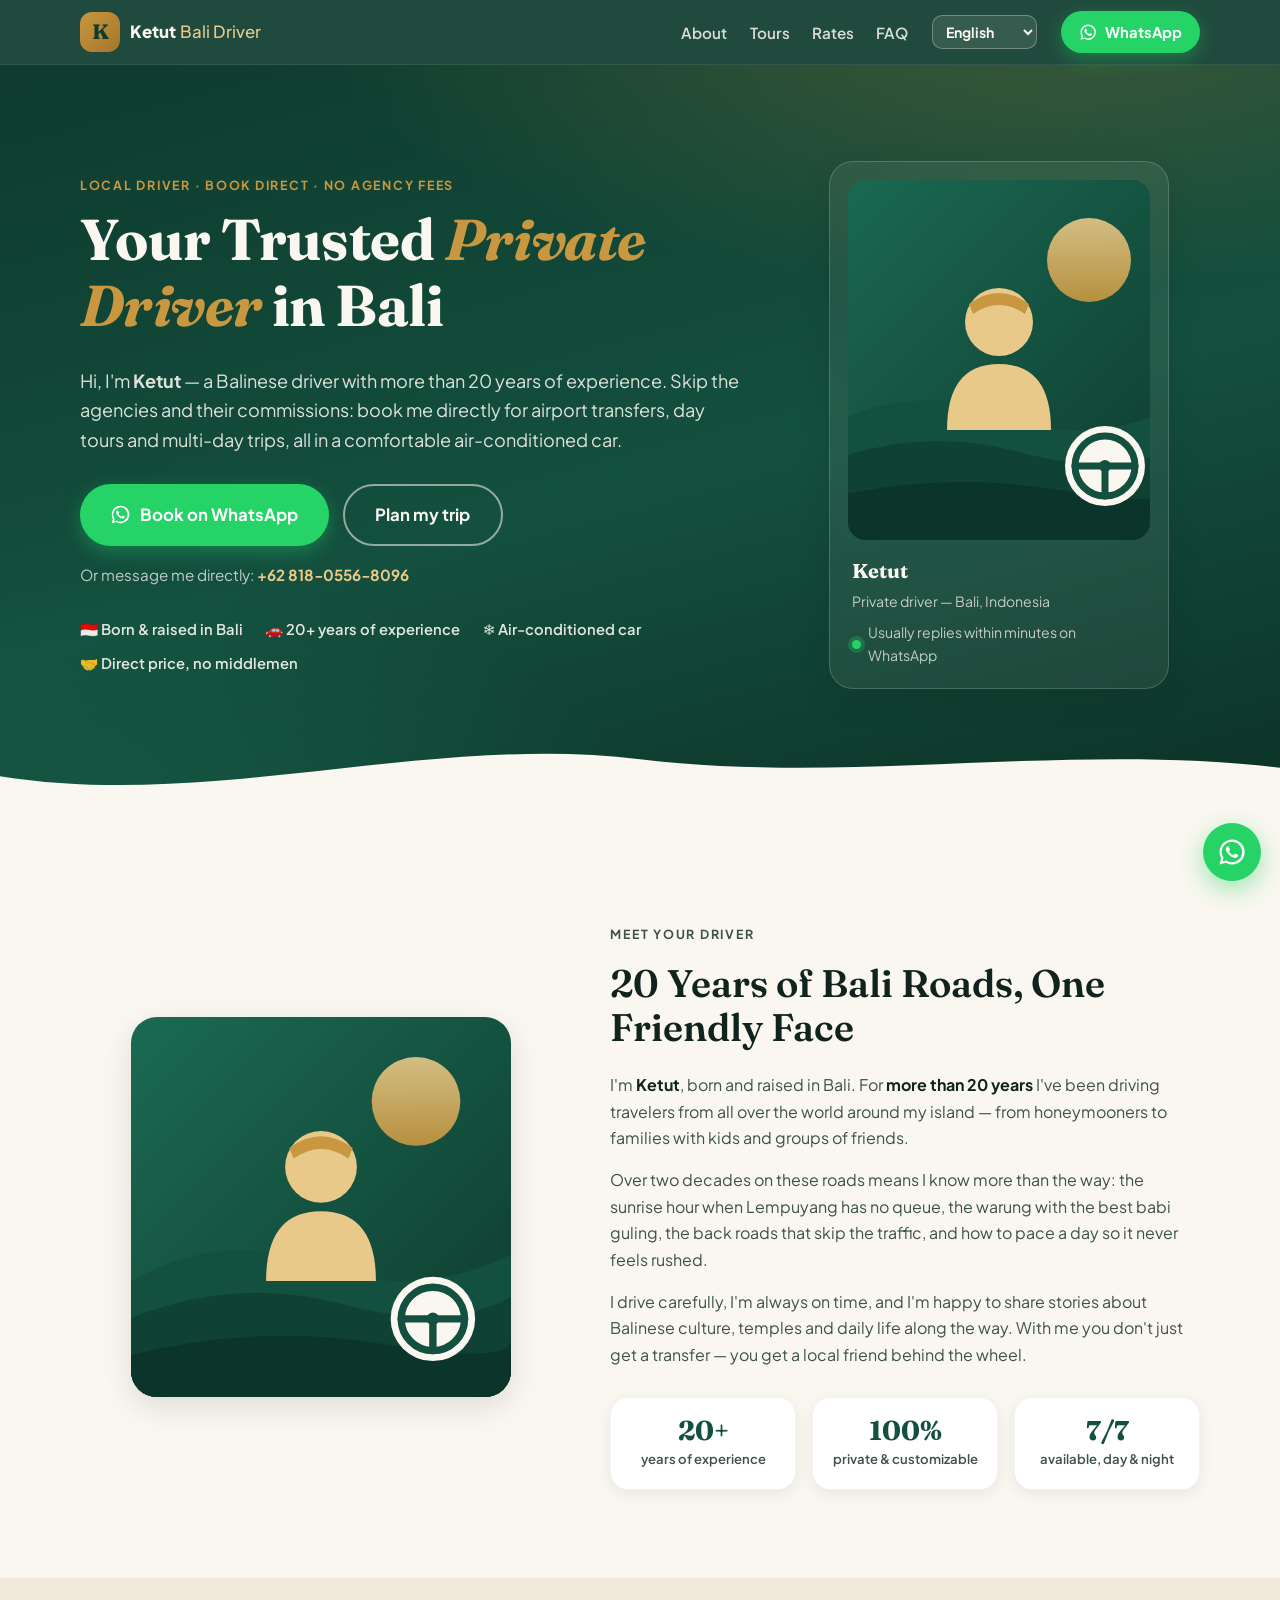
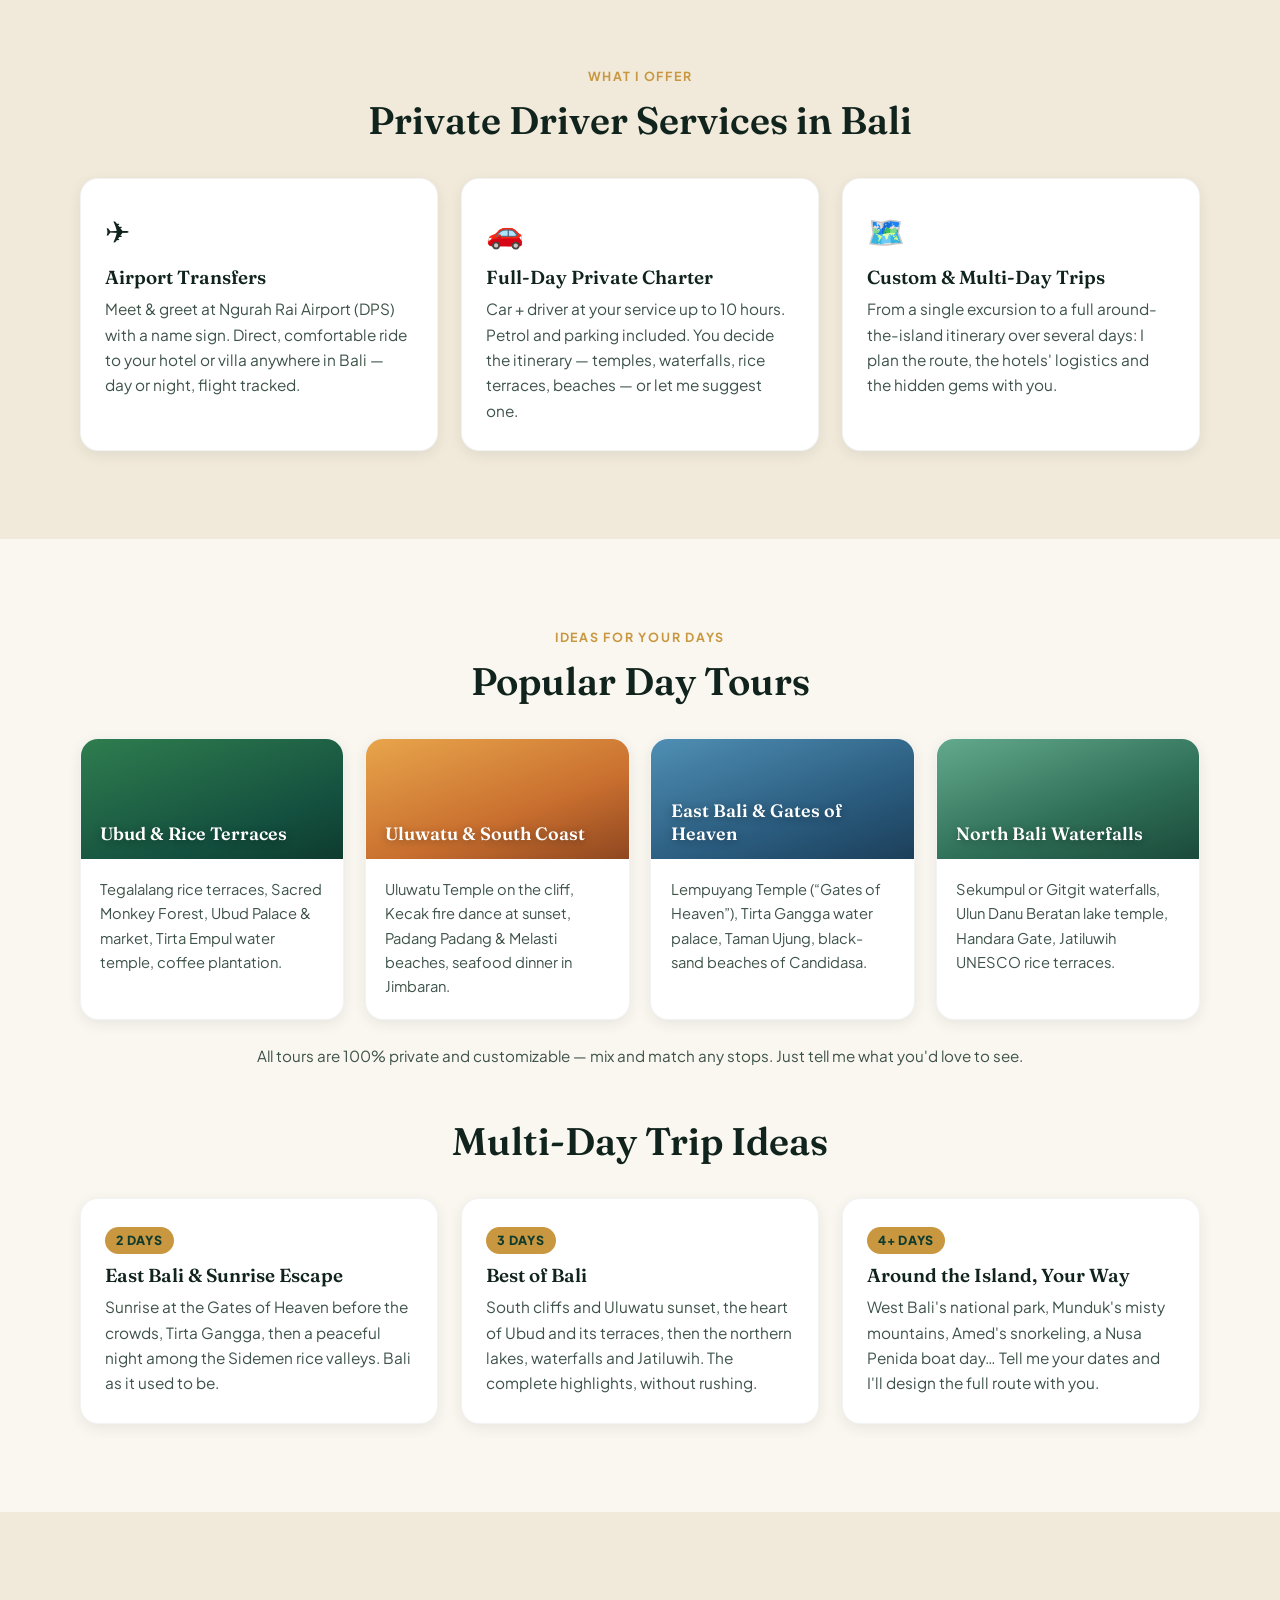
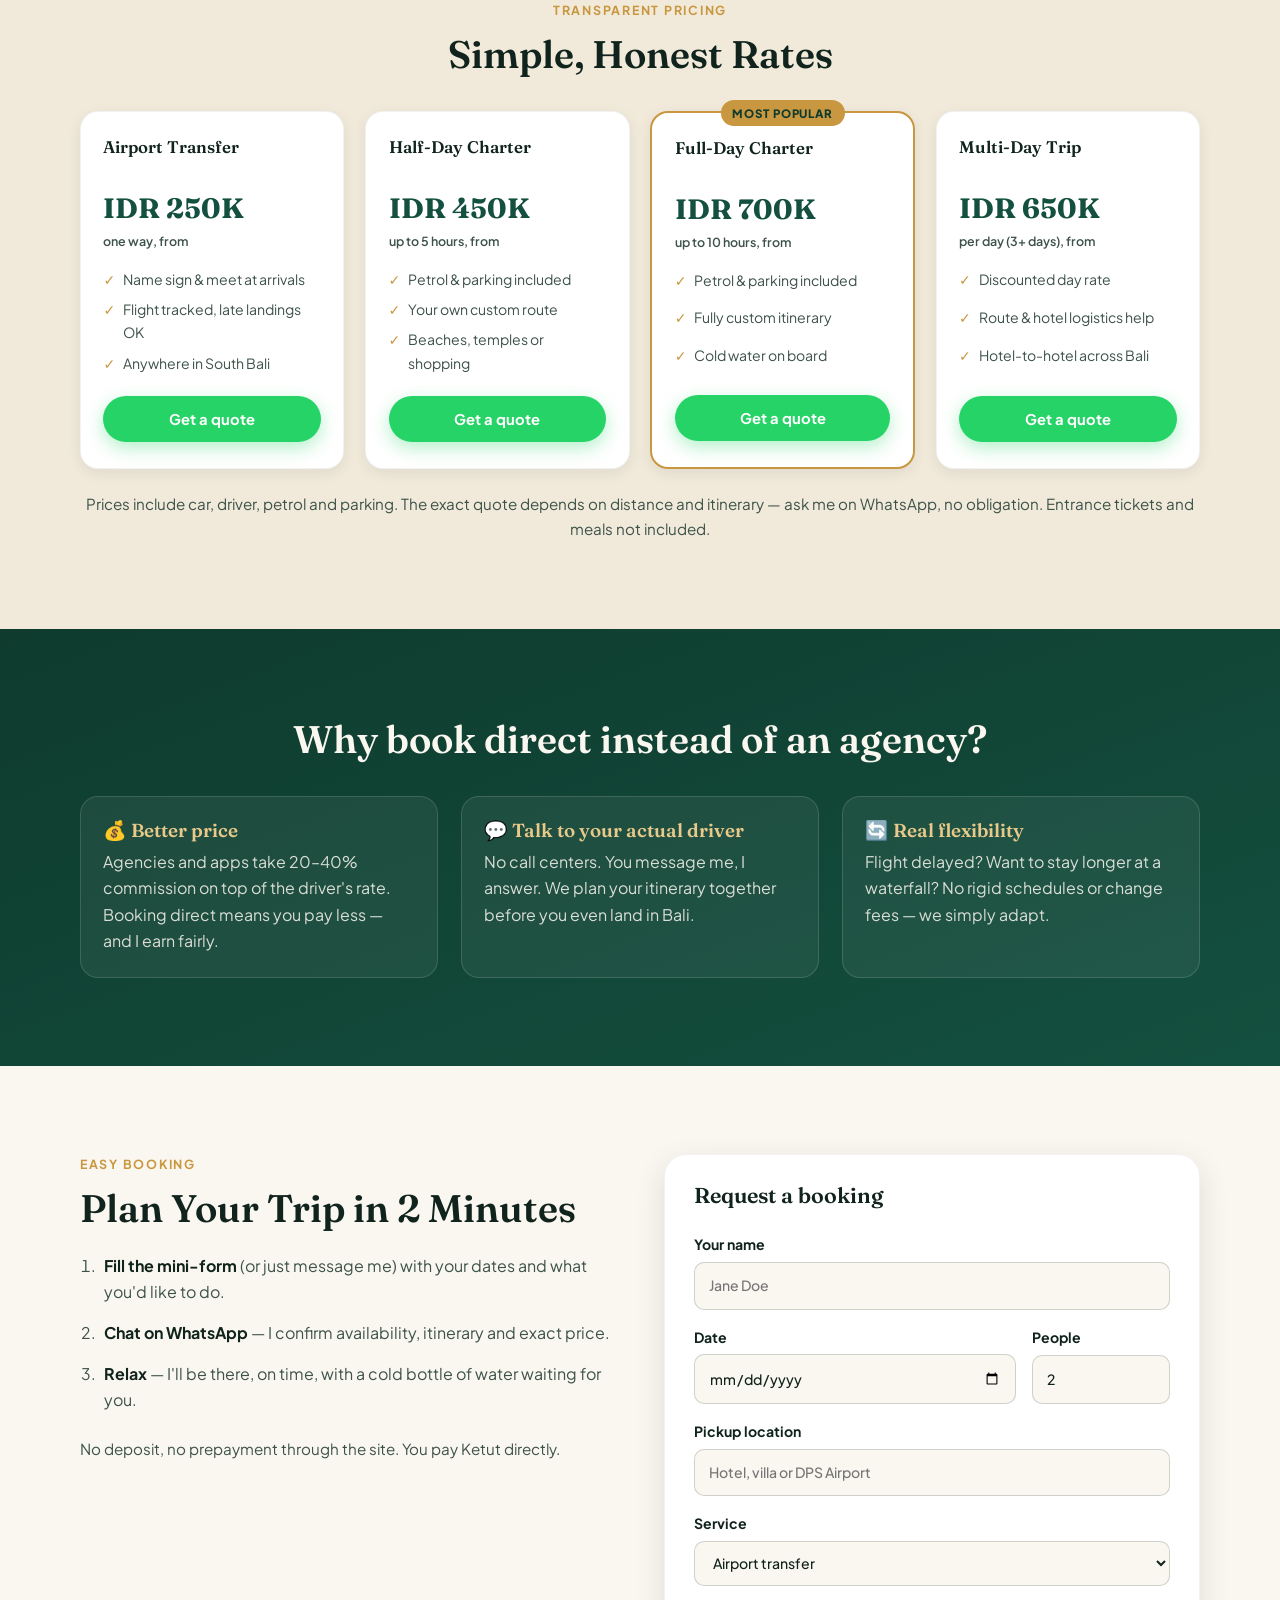
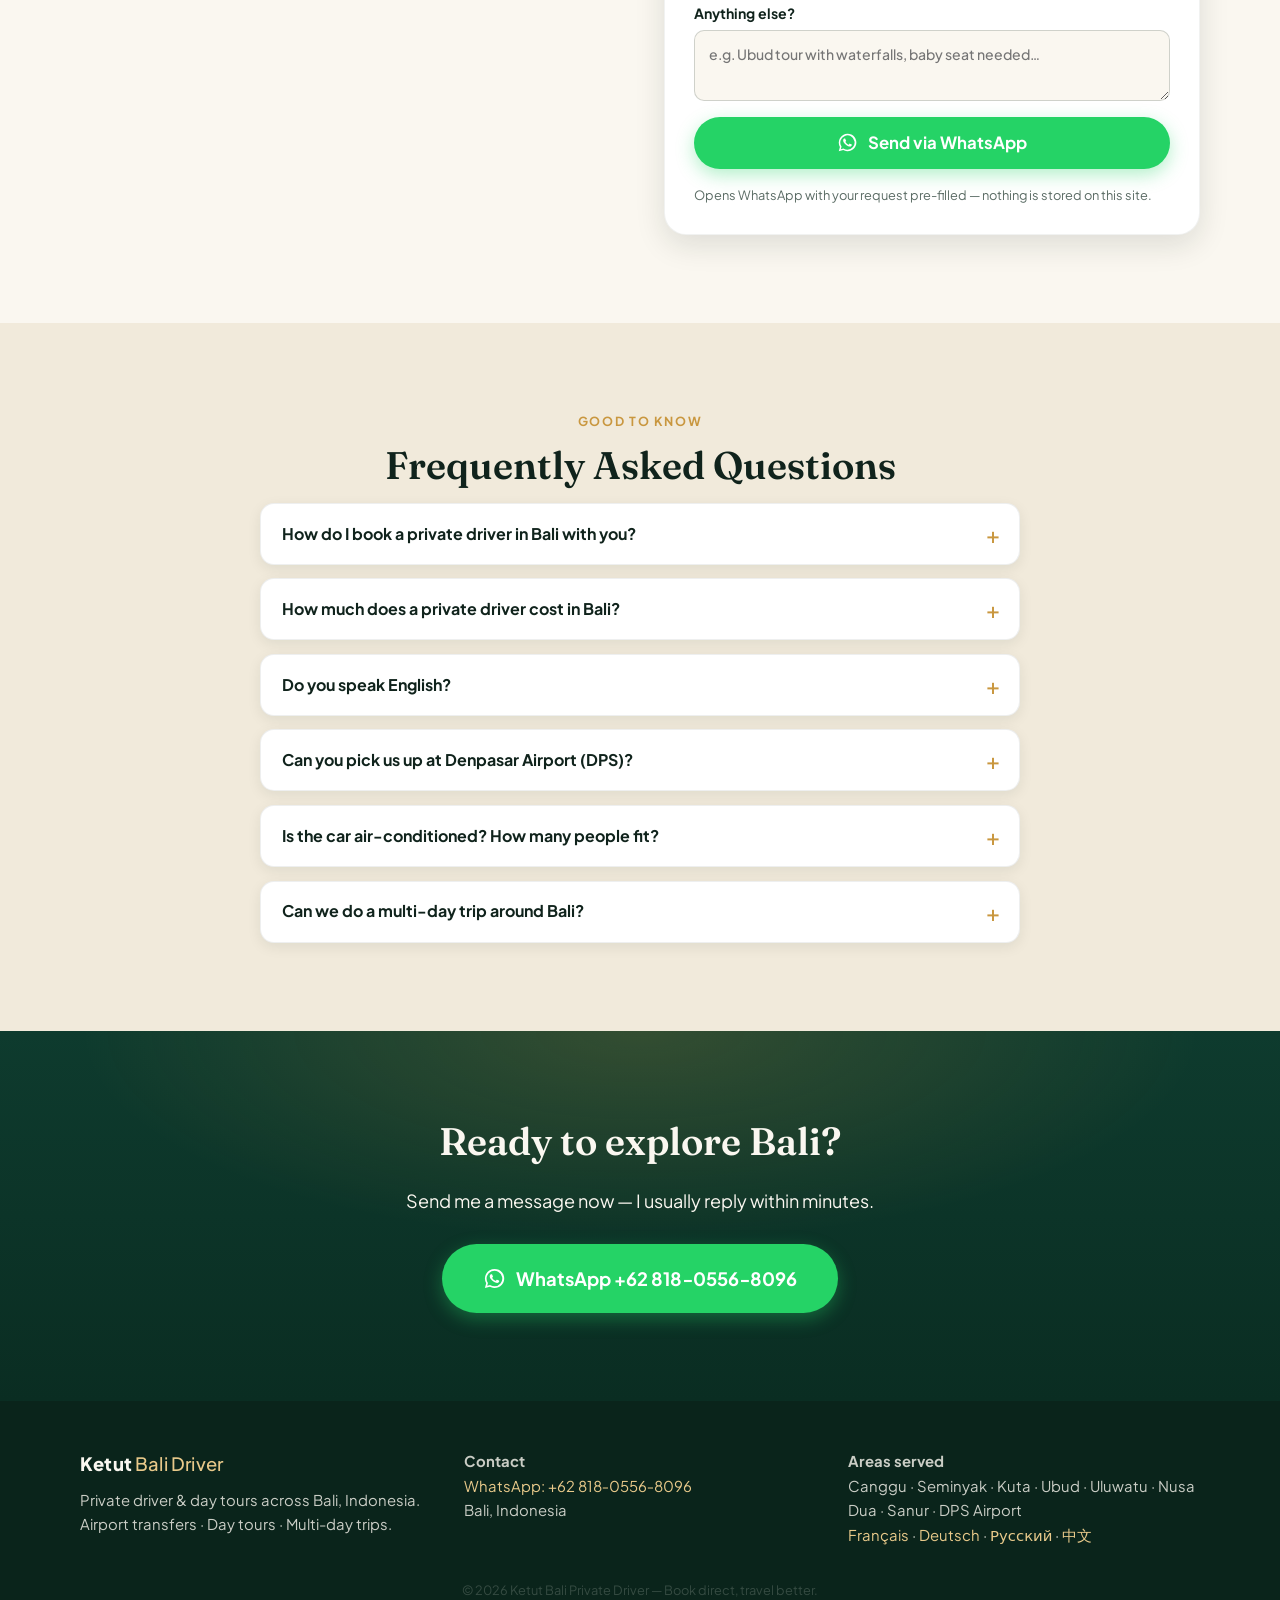
==== commit 744ae996: "Rework landing page: i18n (EN/FR/DE/RU/ZH), driver bio, multi-day tours, pricing cards - Static i18n" ====
--- a/index.html
+++ b/index.html
@@ -3,9 +3,9 @@
 <head>
   <meta charset="UTF-8">
   <meta name="viewport" content="width=device-width, initial-scale=1.0">
-  <title>Ketut — Private Driver in Bali | Book Direct on WhatsApp, No Agency Fees</title>
-  <meta name="description" content="Hire Ketut, a trusted local private driver in Bali. English-speaking, air-conditioned car, airport transfers, full-day tours to Ubud, Uluwatu &amp; more. Book direct on WhatsApp +62 818-0556-8096 — no agency, no commission.">
-  <meta name="keywords" content="private driver Bali, Bali driver, personal driver Bali, Bali driver hire, Bali car with driver, Bali airport transfer, Bali day tour driver, English speaking driver Bali, chauffeur privé Bali">
+  <title>Ketut — Private Driver in Bali | 20+ Years Experience, Book Direct on WhatsApp</title>
+  <meta name="description" content="Hire Ketut, a trusted Balinese private driver with 20+ years of experience. Airport transfers, day tours to Ubud & Uluwatu, multi-day trips. Book direct on WhatsApp +62 818-0556-8096 — no agency, no commission.">
+  <meta name="keywords" content="private driver Bali, Bali driver, personal driver Bali, Bali driver hire, Bali car with driver, Bali airport transfer, Bali day tour driver, English speaking driver Bali, Bali multi-day tour">
   <meta name="robots" content="index, follow, max-image-preview:large">
   <meta name="author" content="Ketut">
   <meta name="geo.region" content="ID-BA">
@@ -13,6 +13,9 @@
   <link rel="canonical" href="https://djomobil.github.io/personal-driver-bali/">
   <link rel="alternate" hreflang="en" href="https://djomobil.github.io/personal-driver-bali/">
   <link rel="alternate" hreflang="fr" href="https://djomobil.github.io/personal-driver-bali/fr/">
+  <link rel="alternate" hreflang="de" href="https://djomobil.github.io/personal-driver-bali/de/">
+  <link rel="alternate" hreflang="ru" href="https://djomobil.github.io/personal-driver-bali/ru/">
+  <link rel="alternate" hreflang="zh" href="https://djomobil.github.io/personal-driver-bali/zh/">
   <link rel="alternate" hreflang="x-default" href="https://djomobil.github.io/personal-driver-bali/">
   <link rel="icon" href="assets/favicon.svg" type="image/svg+xml">
 
@@ -20,18 +23,17 @@
   <meta property="og:type" content="website">
   <meta property="og:site_name" content="Ketut Bali Private Driver">
   <meta property="og:title" content="Ketut — Private Driver in Bali | Book Direct, No Agency Fees">
-  <meta property="og:description" content="Trusted local driver in Bali. Airport transfers, full-day private tours, custom itineraries. Book direct on WhatsApp — no middlemen, better prices.">
+  <meta property="og:description" content="Trusted Balinese driver, 20+ years on the road. Airport transfers, private day tours, multi-day trips. Book direct on WhatsApp — no middlemen.">
   <meta property="og:url" content="https://djomobil.github.io/personal-driver-bali/">
   <meta property="og:image" content="https://djomobil.github.io/personal-driver-bali/assets/og-image.png">
   <meta property="og:image:width" content="1200">
   <meta property="og:image:height" content="630">
   <meta property="og:locale" content="en_US">
-  <meta property="og:locale:alternate" content="fr_FR">
 
   <!-- Twitter -->
   <meta name="twitter:card" content="summary_large_image">
-  <meta name="twitter:title" content="Ketut — Private Driver in Bali | Book Direct on WhatsApp">
-  <meta name="twitter:description" content="Trusted local driver in Bali. Airport transfers &amp; private day tours. Book direct — no agency fees.">
+  <meta name="twitter:title" content="Ketut — Private Driver in Bali | Book Direct, No Agency Fees">
+  <meta name="twitter:description" content="Trusted Balinese driver, 20+ years on the road. Airport transfers, private day tours, multi-day trips. Book direct on WhatsApp — no middlemen.">
   <meta name="twitter:image" content="https://djomobil.github.io/personal-driver-bali/assets/og-image.png">
 
   <link rel="preconnect" href="https://fonts.googleapis.com">
@@ -47,18 +49,13 @@
     "@id": "https://djomobil.github.io/personal-driver-bali/#business",
     "name": "Ketut Bali Private Driver",
     "alternateName": "Ketut — Personal Driver Bali",
-    "description": "Private English-speaking driver in Bali offering airport transfers, full-day private charters and customized island tours. Book directly via WhatsApp with no agency commission.",
+    "description": "Private English-speaking driver in Bali with over 20 years of experience: airport transfers, full-day private charters, day tours and multi-day island trips. Book directly via WhatsApp with no agency commission.",
     "url": "https://djomobil.github.io/personal-driver-bali/",
     "telephone": "+6281805568096",
     "image": "https://djomobil.github.io/personal-driver-bali/assets/og-image.png",
     "priceRange": "$$",
-    "currenciesAccepted": "IDR, USD, EUR",
-    "paymentAccepted": "Cash",
-    "address": {
-      "@type": "PostalAddress",
-      "addressRegion": "Bali",
-      "addressCountry": "ID"
-    },
+    "foundingDate": "2005",
+    "address": { "@type": "PostalAddress", "addressRegion": "Bali", "addressCountry": "ID" },
     "geo": { "@type": "GeoCoordinates", "latitude": -8.65, "longitude": 115.2166 },
     "areaServed": [
       { "@type": "Place", "name": "Bali" },
@@ -76,34 +73,91 @@
       "contactType": "reservations",
       "availableLanguage": ["English", "Indonesian"]
     },
-    "sameAs": ["https://wa.me/6281805568096"],
-    "makesOffer": [
-      { "@type": "Offer", "name": "Airport Transfer (DPS)", "description": "Private pickup or drop-off at Ngurah Rai International Airport with meet & greet." },
-      { "@type": "Offer", "name": "Full-Day Private Charter", "description": "Up to 10 hours with car, driver, petrol and parking included. Fully custom itinerary." },
-      { "@type": "Offer", "name": "Half-Day Charter", "description": "Up to 5 hours for beaches, temples, waterfalls or shopping trips." }
-    ]
+    "sameAs": ["https://wa.me/6281805568096"]
   }
+  </script>
+
+  <!-- FAQ structured data -->
+  <script type="application/ld+json">
+{
+  "@context": "https://schema.org",
+  "@type": "FAQPage",
+  "mainEntity": [
+    {
+      "@type": "Question",
+      "name": "How do I book a private driver in Bali with you?",
+      "acceptedAnswer": {
+        "@type": "Answer",
+        "text": "Simply message me on WhatsApp at +62 818-0556-8096 with your dates, pickup location and what you'd like to do. I'll confirm availability and price right away. No deposit is required."
+      }
+    },
+    {
+      "@type": "Question",
+      "name": "How much does a private driver cost in Bali?",
+      "acceptedAnswer": {
+        "@type": "Answer",
+        "text": "A full-day private charter (up to 10 hours, car + driver + petrol + parking) starts from around IDR 700K depending on the itinerary. Airport transfers start from IDR 250K, and multi-day trips from IDR 650K per day. You always get the exact price on WhatsApp before booking."
+      }
+    },
+    {
+      "@type": "Question",
+      "name": "Do you speak English?",
+      "acceptedAnswer": {
+        "@type": "Answer",
+        "text": "Yes — I speak English and Bahasa Indonesia, and after 20 years of driving international travelers I'm used to guiding guests from all over the world."
+      }
+    },
+    {
+      "@type": "Question",
+      "name": "Can you pick us up at Denpasar Airport (DPS)?",
+      "acceptedAnswer": {
+        "@type": "Answer",
+        "text": "Of course. I track your flight, meet you at arrivals with a name sign and help with your luggage — even for late-night landings."
+      }
+    },
+    {
+      "@type": "Question",
+      "name": "Is the car air-conditioned? How many people fit?",
+      "acceptedAnswer": {
+        "@type": "Answer",
+        "text": "Yes, the car is modern and air-conditioned, comfortable for up to 5–6 passengers with luggage. For larger groups, tell me on WhatsApp and I'll arrange the right vehicle."
+      }
+    },
+    {
+      "@type": "Question",
+      "name": "Can we do a multi-day trip around Bali?",
+      "acceptedAnswer": {
+        "@type": "Answer",
+        "text": "Absolutely — multi-day trips are my favorite. I help you plan the route (East Bali sunrise, the northern lakes, Munduk, Amed and more), drive you hotel-to-hotel and adjust the plan day by day. The day rate is discounted from 3 days."
+      }
+    }
+  ]
+}
   </script>
 </head>
 <body>
 
 <header class="site-header" id="top">
   <div class="container header-inner">
-    <a class="brand" href="#top" aria-label="Ketut Bali Private Driver — home">
+    <a class="brand" href="#top" aria-label="Ketut Bali Private Driver">
       <span class="brand-mark" aria-hidden="true">K</span>
       <span class="brand-text">Ketut <em>Bali Driver</em></span>
     </a>
     <nav class="main-nav" aria-label="Main navigation">
-      <a href="#services">Services</a>
+      <a href="#about">About</a>
       <a href="#tours">Tours</a>
       <a href="#rates">Rates</a>
       <a href="#faq">FAQ</a>
-      <a href="fr/" lang="fr" title="Version française">FR</a>
     </nav>
-    <a class="btn btn-wa btn-header" href="https://wa.me/6281805568096?text=Hi%20Ketut!%20I%20found%20your%20website%20and%20I%27d%20like%20to%20book%20a%20driver%20in%20Bali."
-       target="_blank" rel="noopener">
-      <svg class="ico" viewBox="0 0 24 24" aria-hidden="true"><path fill="currentColor" d="M12 2a10 10 0 0 0-8.66 15L2 22l5.16-1.32A10 10 0 1 0 12 2Zm0 18.2c-1.5 0-2.96-.4-4.24-1.16l-.3-.18-3.06.79.81-2.98-.2-.31A8.16 8.16 0 1 1 12 20.2Zm4.48-6.1c-.24-.12-1.45-.71-1.67-.8-.22-.08-.39-.12-.55.13-.16.24-.63.79-.77.95-.14.16-.28.18-.53.06a6.7 6.7 0 0 1-3.35-2.93c-.25-.43.25-.4.72-1.34.08-.16.04-.3-.02-.42-.06-.12-.55-1.33-.76-1.82-.2-.48-.4-.42-.55-.42h-.47c-.16 0-.43.06-.65.3-.22.25-.85.83-.85 2.03s.87 2.36 1 2.52c.12.16 1.72 2.62 4.16 3.68.58.25 1.03.4 1.39.51.58.19 1.11.16 1.53.1.47-.07 1.45-.6 1.65-1.17.2-.57.2-1.06.14-1.17-.06-.1-.22-.16-.47-.28Z"/></svg>
-      WhatsApp
+    <select class="lang-select" aria-label="Language" onchange="location.href=this.value">
+      <option value="#" selected>English</option>
+      <option value="https://djomobil.github.io/personal-driver-bali/fr/">Français</option>
+      <option value="https://djomobil.github.io/personal-driver-bali/de/">Deutsch</option>
+      <option value="https://djomobil.github.io/personal-driver-bali/ru/">Русский</option>
+      <option value="https://djomobil.github.io/personal-driver-bali/zh/">中文</option>
+    </select>
+    <a class="btn btn-wa btn-header" href="https://wa.me/6281805568096?text=Hi%20Ketut%21%20I%20found%20your%20website%20and%20I%27d%20like%20to%20book%20a%20driver%20in%20Bali." target="_blank" rel="noopener">
+      <svg class="ico" viewBox="0 0 24 24" aria-hidden="true"><path fill="currentColor" d="M12 2a10 10 0 0 0-8.66 15L2 22l5.16-1.32A10 10 0 1 0 12 2Zm0 18.2c-1.5 0-2.96-.4-4.24-1.16l-.3-.18-3.06.79.81-2.98-.2-.31A8.16 8.16 0 1 1 12 20.2Zm4.48-6.1c-.24-.12-1.45-.71-1.67-.8-.22-.08-.39-.12-.55.13-.16.24-.63.79-.77.95-.14.16-.28.18-.53.06a6.7 6.7 0 0 1-3.35-2.93c-.25-.43.25-.4.72-1.34.08-.16.04-.3-.02-.42-.06-.12-.55-1.33-.76-1.82-.2-.48-.4-.42-.55-.42h-.47c-.16 0-.43.06-.65.3-.22.25-.85.83-.85 2.03s.87 2.36 1 2.52c.12.16 1.72 2.62 4.16 3.68.58.25 1.03.4 1.39.51.58.19 1.11.16 1.53.1.47-.07 1.45-.6 1.65-1.17.2-.57.2-1.06.14-1.17-.06-.1-.22-.16-.47-.28Z"/></svg> WhatsApp
     </a>
   </div>
 </header>
@@ -115,23 +169,17 @@
       <div class="hero-copy">
         <p class="eyebrow">Local driver · Book direct · No agency fees</p>
         <h1>Your Trusted <span class="accent">Private Driver</span> in Bali</h1>
-        <p class="lead">
-          Hi, I'm <strong>Ketut</strong> — a local Balinese driver. Skip the agencies and their
-          commissions: book me directly for airport transfers, full-day island tours and custom
-          trips, all in a comfortable air-conditioned car.
-        </p>
+        <p class="lead">Hi, I'm <strong>Ketut</strong> — a Balinese driver with more than 20 years of experience. Skip the agencies and their commissions: book me directly for airport transfers, day tours and multi-day trips, all in a comfortable air-conditioned car.</p>
         <div class="hero-ctas">
-          <a class="btn btn-wa btn-lg" href="https://wa.me/6281805568096?text=Hi%20Ketut!%20I%27d%20like%20to%20book%20a%20driver%20in%20Bali.%20Here%20are%20my%20dates%3A%20"
-             target="_blank" rel="noopener">
-            <svg class="ico" viewBox="0 0 24 24" aria-hidden="true"><path fill="currentColor" d="M12 2a10 10 0 0 0-8.66 15L2 22l5.16-1.32A10 10 0 1 0 12 2Zm0 18.2c-1.5 0-2.96-.4-4.24-1.16l-.3-.18-3.06.79.81-2.98-.2-.31A8.16 8.16 0 1 1 12 20.2Zm4.48-6.1c-.24-.12-1.45-.71-1.67-.8-.22-.08-.39-.12-.55.13-.16.24-.63.79-.77.95-.14.16-.28.18-.53.06a6.7 6.7 0 0 1-3.35-2.93c-.25-.43.25-.4.72-1.34.08-.16.04-.3-.02-.42-.06-.12-.55-1.33-.76-1.82-.2-.48-.4-.42-.55-.42h-.47c-.16 0-.43.06-.65.3-.22.25-.85.83-.85 2.03s.87 2.36 1 2.52c.12.16 1.72 2.62 4.16 3.68.58.25 1.03.4 1.39.51.58.19 1.11.16 1.53.1.47-.07 1.45-.6 1.65-1.17.2-.57.2-1.06.14-1.17-.06-.1-.22-.16-.47-.28Z"/></svg>
-            Book on WhatsApp
+          <a class="btn btn-wa btn-lg" href="https://wa.me/6281805568096?text=Hi%20Ketut%21%20I%27d%20like%20to%20book%20a%20driver%20in%20Bali." target="_blank" rel="noopener">
+            <svg class="ico" viewBox="0 0 24 24" aria-hidden="true"><path fill="currentColor" d="M12 2a10 10 0 0 0-8.66 15L2 22l5.16-1.32A10 10 0 1 0 12 2Zm0 18.2c-1.5 0-2.96-.4-4.24-1.16l-.3-.18-3.06.79.81-2.98-.2-.31A8.16 8.16 0 1 1 12 20.2Zm4.48-6.1c-.24-.12-1.45-.71-1.67-.8-.22-.08-.39-.12-.55.13-.16.24-.63.79-.77.95-.14.16-.28.18-.53.06a6.7 6.7 0 0 1-3.35-2.93c-.25-.43.25-.4.72-1.34.08-.16.04-.3-.02-.42-.06-.12-.55-1.33-.76-1.82-.2-.48-.4-.42-.55-.42h-.47c-.16 0-.43.06-.65.3-.22.25-.85.83-.85 2.03s.87 2.36 1 2.52c.12.16 1.72 2.62 4.16 3.68.58.25 1.03.4 1.39.51.58.19 1.11.16 1.53.1.47-.07 1.45-.6 1.65-1.17.2-.57.2-1.06.14-1.17-.06-.1-.22-.16-.47-.28Z"/></svg> Book on WhatsApp
           </a>
           <a class="btn btn-ghost btn-lg" href="#booking">Plan my trip</a>
         </div>
         <p class="hero-phone">Or message me directly: <a href="https://wa.me/6281805568096" target="_blank" rel="noopener">+62 818‑0556‑8096</a></p>
         <ul class="trust-badges" aria-label="Highlights">
-          <li>🇮🇩 Born &amp; raised in Bali</li>
-          <li>🗣️ English-speaking</li>
+          <li>🇮🇩 Born & raised in Bali</li>
+          <li>🚗 20+ years of experience</li>
           <li>❄️ Air-conditioned car</li>
           <li>🤝 Direct price, no middlemen</li>
         </ul>
@@ -153,8 +201,32 @@
     </svg>
   </section>
 
+  <!-- ============ ABOUT ============ -->
+  <section class="section" id="about">
+    <div class="container">
+      <div class="about-grid">
+        <div class="about-photo">
+          <img src="assets/ketut.jpg" alt="Ketut, private driver in Bali" width="380" height="380" loading="lazy"
+               onerror="this.onerror=null;this.src='assets/ketut-avatar.svg';">
+        </div>
+        <div class="about-copy">
+          <p class="eyebrow">Meet your driver</p>
+          <h2>20 Years of Bali Roads, One Friendly Face</h2>
+          <p>I'm <strong>Ketut</strong>, born and raised in Bali. For <strong>more than 20 years</strong> I've been driving travelers from all over the world around my island — from honeymooners to families with kids and groups of friends.</p>
+          <p>Over two decades on these roads means I know more than the way: the sunrise hour when Lempuyang has no queue, the warung with the best babi guling, the back roads that skip the traffic, and how to pace a day so it never feels rushed.</p>
+          <p>I drive carefully, I'm always on time, and I'm happy to share stories about Balinese culture, temples and daily life along the way. With me you don't just get a transfer — you get a local friend behind the wheel.</p>
+          <div class="stats">
+            <div class="stat"><b>20+</b><span>years of experience</span></div>
+            <div class="stat"><b>100%</b><span>private & customizable</span></div>
+            <div class="stat"><b>7/7</b><span>available, day & night</span></div>
+          </div>
+        </div>
+      </div>
+    </div>
+  </section>
+
   <!-- ============ SERVICES ============ -->
-  <section class="section" id="services">
+  <section class="section section-alt" id="services">
     <div class="container">
       <p class="eyebrow center">What I offer</p>
       <h2 class="center">Private Driver Services in Bali</h2>
@@ -162,7 +234,7 @@
         <article class="card">
           <div class="card-ico">✈️</div>
           <h3>Airport Transfers</h3>
-          <p>Meet &amp; greet at Ngurah Rai Airport (DPS) with a name sign. Direct, comfortable ride to your hotel or villa anywhere in Bali — day or night, flight tracked.</p>
+          <p>Meet & greet at Ngurah Rai Airport (DPS) with a name sign. Direct, comfortable ride to your hotel or villa anywhere in Bali — day or night, flight tracked.</p>
         </article>
         <article class="card">
           <div class="card-ico">🚗</div>
@@ -171,29 +243,29 @@
         </article>
         <article class="card">
           <div class="card-ico">🗺️</div>
-          <h3>Custom Tours &amp; Day Trips</h3>
-          <p>Ubud, Uluwatu, East Bali, North Bali… I know the roads, the best photo spots, the honest warungs and how to beat the crowds. Your trip, your pace.</p>
+          <h3>Custom & Multi-Day Trips</h3>
+          <p>From a single excursion to a full around-the-island itinerary over several days: I plan the route, the hotels' logistics and the hidden gems with you.</p>
         </article>
       </div>
     </div>
   </section>
 
   <!-- ============ TOURS ============ -->
-  <section class="section section-alt" id="tours">
+  <section class="section" id="tours">
     <div class="container">
-      <p class="eyebrow center">Most requested</p>
+      <p class="eyebrow center">Ideas for your days</p>
       <h2 class="center">Popular Day Tours</h2>
       <div class="cards-4">
         <article class="tour">
-          <div class="tour-head t-ubud"><span>Ubud &amp; Rice Terraces</span></div>
-          <p>Tegalalang rice terraces, Sacred Monkey Forest, Ubud Palace &amp; market, Tirta Empul water temple, coffee plantation.</p>
+          <div class="tour-head t-ubud"><span>Ubud & Rice Terraces</span></div>
+          <p>Tegalalang rice terraces, Sacred Monkey Forest, Ubud Palace & market, Tirta Empul water temple, coffee plantation.</p>
         </article>
         <article class="tour">
-          <div class="tour-head t-uluwatu"><span>Uluwatu &amp; South Coast</span></div>
-          <p>Uluwatu Temple on the cliff, Kecak fire dance at sunset, Padang Padang &amp; Melasti beaches, seafood dinner in Jimbaran.</p>
+          <div class="tour-head t-uluwatu"><span>Uluwatu & South Coast</span></div>
+          <p>Uluwatu Temple on the cliff, Kecak fire dance at sunset, Padang Padang & Melasti beaches, seafood dinner in Jimbaran.</p>
         </article>
         <article class="tour">
-          <div class="tour-head t-east"><span>East Bali &amp; Gates of Heaven</span></div>
+          <div class="tour-head t-east"><span>East Bali & Gates of Heaven</span></div>
           <p>Lempuyang Temple (“Gates of Heaven”), Tirta Gangga water palace, Taman Ujung, black-sand beaches of Candidasa.</p>
         </article>
         <article class="tour">
@@ -202,28 +274,61 @@
         </article>
       </div>
       <p class="center note">All tours are 100% private and customizable — mix and match any stops. Just tell me what you'd love to see.</p>
+
+      <h2 class="center subheading">Multi-Day Trip Ideas</h2>
+      <div class="cards-3">
+        <article class="card">
+          <span class="day-badge">2 days</span>
+          <h3>East Bali & Sunrise Escape</h3>
+          <p>Sunrise at the Gates of Heaven before the crowds, Tirta Gangga, then a peaceful night among the Sidemen rice valleys. Bali as it used to be.</p>
+        </article>
+        <article class="card">
+          <span class="day-badge">3 days</span>
+          <h3>Best of Bali</h3>
+          <p>South cliffs and Uluwatu sunset, the heart of Ubud and its terraces, then the northern lakes, waterfalls and Jatiluwih. The complete highlights, without rushing.</p>
+        </article>
+        <article class="card">
+          <span class="day-badge">4+ days</span>
+          <h3>Around the Island, Your Way</h3>
+          <p>West Bali's national park, Munduk's misty mountains, Amed's snorkeling, a Nusa Penida boat day… Tell me your dates and I'll design the full route with you.</p>
+        </article>
+      </div>
     </div>
   </section>
 
   <!-- ============ RATES ============ -->
-  <section class="section" id="rates">
+  <section class="section section-alt" id="rates">
     <div class="container">
       <p class="eyebrow center">Transparent pricing</p>
-      <h2 class="center">Indicative Rates</h2>
-      <div class="rates-table-wrap">
-        <table class="rates-table">
-          <thead>
-            <tr><th scope="col">Service</th><th scope="col">Duration</th><th scope="col">From</th></tr>
-          </thead>
-          <tbody>
-            <tr><td>Airport transfer (South Bali)</td><td>One way</td><td>IDR 250K</td></tr>
-            <tr><td>Airport transfer (Ubud / further)</td><td>One way</td><td>IDR 400K</td></tr>
-            <tr><td>Half-day charter</td><td>Up to 5 hours</td><td>IDR 450K</td></tr>
-            <tr><td>Full-day charter</td><td>Up to 10 hours</td><td>IDR 700K</td></tr>
-          </tbody>
-        </table>
-      </div>
-      <p class="center note">Prices include car, driver, petrol and parking. Final quote depends on distance and itinerary — <a href="https://wa.me/6281805568096?text=Hi%20Ketut!%20Could%20you%20give%20me%20a%20quote%3F" target="_blank" rel="noopener">ask me on WhatsApp</a>, no obligation. Entrance tickets and meals not included.</p>
+      <h2 class="center">Simple, Honest Rates</h2>
+      <div class="price-cards">
+        <article class="price-card">
+          <h3>Airport Transfer</h3>
+          <p class="price">IDR 250K <small>one way, from</small></p>
+          <ul><li>Name sign & meet at arrivals</li><li>Flight tracked, late landings OK</li><li>Anywhere in South Bali</li></ul>
+          <a class="btn btn-wa" href="https://wa.me/6281805568096?text=Hi%20Ketut%21%20I%27d%20like%20to%20book%20an%20airport%20transfer." target="_blank" rel="noopener">Get a quote</a>
+        </article>
+        <article class="price-card">
+          <h3>Half-Day Charter</h3>
+          <p class="price">IDR 450K <small>up to 5 hours, from</small></p>
+          <ul><li>Petrol & parking included</li><li>Your own custom route</li><li>Beaches, temples or shopping</li></ul>
+          <a class="btn btn-wa" href="https://wa.me/6281805568096?text=Hi%20Ketut%21%20I%27d%20like%20to%20book%20a%20half-day%20charter." target="_blank" rel="noopener">Get a quote</a>
+        </article>
+        <article class="price-card featured">
+          <span class="tag">Most popular</span>
+          <h3>Full-Day Charter</h3>
+          <p class="price">IDR 700K <small>up to 10 hours, from</small></p>
+          <ul><li>Petrol & parking included</li><li>Fully custom itinerary</li><li>Cold water on board</li></ul>
+          <a class="btn btn-wa" href="https://wa.me/6281805568096?text=Hi%20Ketut%21%20I%27d%20like%20to%20book%20a%20full-day%20charter." target="_blank" rel="noopener">Get a quote</a>
+        </article>
+        <article class="price-card">
+          <h3>Multi-Day Trip</h3>
+          <p class="price">IDR 650K <small>per day (3+ days), from</small></p>
+          <ul><li>Discounted day rate</li><li>Route & hotel logistics help</li><li>Hotel-to-hotel across Bali</li></ul>
+          <a class="btn btn-wa" href="https://wa.me/6281805568096?text=Hi%20Ketut%21%20I%27m%20interested%20in%20a%20multi-day%20trip%20around%20Bali." target="_blank" rel="noopener">Get a quote</a>
+        </article>
+      </div>
+      <p class="center note">Prices include car, driver, petrol and parking. The exact quote depends on distance and itinerary — ask me on WhatsApp, no obligation. Entrance tickets and meals not included.</p>
     </div>
   </section>
 
@@ -248,7 +353,7 @@
     </div>
   </section>
 
-  <!-- ============ HOW IT WORKS / BOOKING ============ -->
+  <!-- ============ BOOKING ============ -->
   <section class="section" id="booking">
     <div class="container booking-grid">
       <div>
@@ -282,6 +387,7 @@
             <option>Airport transfer</option>
             <option>Full-day charter (10h)</option>
             <option>Half-day charter (5h)</option>
+            <option>Multi-day trip</option>
             <option>Custom tour — see message</option>
           </select>
         </label>
@@ -289,8 +395,7 @@
           <textarea id="bf-msg" name="message" rows="2" placeholder="e.g. Ubud tour with waterfalls, baby seat needed…"></textarea>
         </label>
         <button type="submit" class="btn btn-wa btn-lg btn-block">
-          <svg class="ico" viewBox="0 0 24 24" aria-hidden="true"><path fill="currentColor" d="M12 2a10 10 0 0 0-8.66 15L2 22l5.16-1.32A10 10 0 1 0 12 2Zm0 18.2c-1.5 0-2.96-.4-4.24-1.16l-.3-.18-3.06.79.81-2.98-.2-.31A8.16 8.16 0 1 1 12 20.2Zm4.48-6.1c-.24-.12-1.45-.71-1.67-.8-.22-.08-.39-.12-.55.13-.16.24-.63.79-.77.95-.14.16-.28.18-.53.06a6.7 6.7 0 0 1-3.35-2.93c-.25-.43.25-.4.72-1.34.08-.16.04-.3-.02-.42-.06-.12-.55-1.33-.76-1.82-.2-.48-.4-.42-.55-.42h-.47c-.16 0-.43.06-.65.3-.22.25-.85.83-.85 2.03s.87 2.36 1 2.52c.12.16 1.72 2.62 4.16 3.68.58.25 1.03.4 1.39.51.58.19 1.11.16 1.53.1.47-.07 1.45-.6 1.65-1.17.2-.57.2-1.06.14-1.17-.06-.1-.22-.16-.47-.28Z"/></svg>
-          Send via WhatsApp
+          <svg class="ico" viewBox="0 0 24 24" aria-hidden="true"><path fill="currentColor" d="M12 2a10 10 0 0 0-8.66 15L2 22l5.16-1.32A10 10 0 1 0 12 2Zm0 18.2c-1.5 0-2.96-.4-4.24-1.16l-.3-.18-3.06.79.81-2.98-.2-.31A8.16 8.16 0 1 1 12 20.2Zm4.48-6.1c-.24-.12-1.45-.71-1.67-.8-.22-.08-.39-.12-.55.13-.16.24-.63.79-.77.95-.14.16-.28.18-.53.06a6.7 6.7 0 0 1-3.35-2.93c-.25-.43.25-.4.72-1.34.08-.16.04-.3-.02-.42-.06-.12-.55-1.33-.76-1.82-.2-.48-.4-.42-.55-.42h-.47c-.16 0-.43.06-.65.3-.22.25-.85.83-.85 2.03s.87 2.36 1 2.52c.12.16 1.72 2.62 4.16 3.68.58.25 1.03.4 1.39.51.58.19 1.11.16 1.53.1.47-.07 1.45-.6 1.65-1.17.2-.57.2-1.06.14-1.17-.06-.1-.22-.16-.47-.28Z"/></svg> Send via WhatsApp
         </button>
         <p class="tiny">Opens WhatsApp with your request pre-filled — nothing is stored on this site.</p>
       </form>
@@ -302,18 +407,17 @@
     <div class="container narrow">
       <p class="eyebrow center">Good to know</p>
       <h2 class="center">Frequently Asked Questions</h2>
-
       <details>
         <summary>How do I book a private driver in Bali with you?</summary>
-        <p>Simply message me on WhatsApp at <a href="https://wa.me/6281805568096" target="_blank" rel="noopener">+62 818‑0556‑8096</a> with your dates, pickup location and what you'd like to do. I'll confirm availability and price right away. No deposit is required.</p>
+        <p>Simply message me on WhatsApp at +62 818-0556-8096 with your dates, pickup location and what you'd like to do. I'll confirm availability and price right away. No deposit is required.</p>
       </details>
       <details>
         <summary>How much does a private driver cost in Bali?</summary>
-        <p>A full-day private charter (up to 10 hours, car + driver + petrol + parking) starts from around IDR 700K depending on the itinerary. Airport transfers start from IDR 250K. You'll always get the exact price on WhatsApp before booking.</p>
+        <p>A full-day private charter (up to 10 hours, car + driver + petrol + parking) starts from around IDR 700K depending on the itinerary. Airport transfers start from IDR 250K, and multi-day trips from IDR 650K per day. You always get the exact price on WhatsApp before booking.</p>
       </details>
       <details>
         <summary>Do you speak English?</summary>
-        <p>Yes — I speak English and Bahasa Indonesia, and I'm used to guiding international travelers around the island.</p>
+        <p>Yes — I speak English and Bahasa Indonesia, and after 20 years of driving international travelers I'm used to guiding guests from all over the world.</p>
       </details>
       <details>
         <summary>Can you pick us up at Denpasar Airport (DPS)?</summary>
@@ -324,56 +428,19 @@
         <p>Yes, the car is modern and air-conditioned, comfortable for up to 5–6 passengers with luggage. For larger groups, tell me on WhatsApp and I'll arrange the right vehicle.</p>
       </details>
       <details>
-        <summary>Can we customize the itinerary?</summary>
-        <p>Absolutely — every tour is private and 100% flexible. Combine any temples, waterfalls, beaches, rice terraces or restaurants you like, and change plans on the day if you feel like it.</p>
-      </details>
-    </div>
-  </section>
-
-  <!-- FAQ structured data -->
-  <script type="application/ld+json">
-  {
-    "@context": "https://schema.org",
-    "@type": "FAQPage",
-    "mainEntity": [
-      {
-        "@type": "Question",
-        "name": "How do I book a private driver in Bali with Ketut?",
-        "acceptedAnswer": { "@type": "Answer", "text": "Message Ketut on WhatsApp at +62 818-0556-8096 with your dates, pickup location and plans. He confirms availability and price right away. No deposit required." }
-      },
-      {
-        "@type": "Question",
-        "name": "How much does a private driver cost in Bali?",
-        "acceptedAnswer": { "@type": "Answer", "text": "A full-day private charter (up to 10 hours including car, driver, petrol and parking) starts from around IDR 700K depending on the itinerary. Airport transfers start from IDR 250K. The exact price is confirmed on WhatsApp before booking." }
-      },
-      {
-        "@type": "Question",
-        "name": "Does Ketut speak English?",
-        "acceptedAnswer": { "@type": "Answer", "text": "Yes, Ketut speaks English and Bahasa Indonesia and regularly drives international travelers around Bali." }
-      },
-      {
-        "@type": "Question",
-        "name": "Can Ketut pick us up at Denpasar Airport (DPS)?",
-        "acceptedAnswer": { "@type": "Answer", "text": "Yes. Ketut tracks your flight and meets you at arrivals with a name sign, including late-night landings." }
-      },
-      {
-        "@type": "Question",
-        "name": "Can we customize the tour itinerary?",
-        "acceptedAnswer": { "@type": "Answer", "text": "Yes, every tour is private and fully flexible. Combine any temples, waterfalls, beaches or rice terraces, and adjust plans on the day." }
-      }
-    ]
-  }
-  </script>
+        <summary>Can we do a multi-day trip around Bali?</summary>
+        <p>Absolutely — multi-day trips are my favorite. I help you plan the route (East Bali sunrise, the northern lakes, Munduk, Amed and more), drive you hotel-to-hotel and adjust the plan day by day. The day rate is discounted from 3 days.</p>
+      </details>
+    </div>
+  </section>
 
   <!-- ============ FINAL CTA ============ -->
   <section class="section final-cta">
     <div class="container center">
       <h2>Ready to explore Bali?</h2>
       <p class="lead">Send me a message now — I usually reply within minutes.</p>
-      <a class="btn btn-wa btn-xl" href="https://wa.me/6281805568096?text=Hi%20Ketut!%20I%27d%20like%20to%20book%20a%20driver%20in%20Bali."
-         target="_blank" rel="noopener">
-        <svg class="ico" viewBox="0 0 24 24" aria-hidden="true"><path fill="currentColor" d="M12 2a10 10 0 0 0-8.66 15L2 22l5.16-1.32A10 10 0 1 0 12 2Zm0 18.2c-1.5 0-2.96-.4-4.24-1.16l-.3-.18-3.06.79.81-2.98-.2-.31A8.16 8.16 0 1 1 12 20.2Zm4.48-6.1c-.24-.12-1.45-.71-1.67-.8-.22-.08-.39-.12-.55.13-.16.24-.63.79-.77.95-.14.16-.28.18-.53.06a6.7 6.7 0 0 1-3.35-2.93c-.25-.43.25-.4.72-1.34.08-.16.04-.3-.02-.42-.06-.12-.55-1.33-.76-1.82-.2-.48-.4-.42-.55-.42h-.47c-.16 0-.43.06-.65.3-.22.25-.85.83-.85 2.03s.87 2.36 1 2.52c.12.16 1.72 2.62 4.16 3.68.58.25 1.03.4 1.39.51.58.19 1.11.16 1.53.1.47-.07 1.45-.6 1.65-1.17.2-.57.2-1.06.14-1.17-.06-.1-.22-.16-.47-.28Z"/></svg>
-        WhatsApp +62 818‑0556‑8096
+      <a class="btn btn-wa btn-xl" href="https://wa.me/6281805568096?text=Hi%20Ketut%21%20I%27d%20like%20to%20book%20a%20driver%20in%20Bali." target="_blank" rel="noopener">
+        <svg class="ico" viewBox="0 0 24 24" aria-hidden="true"><path fill="currentColor" d="M12 2a10 10 0 0 0-8.66 15L2 22l5.16-1.32A10 10 0 1 0 12 2Zm0 18.2c-1.5 0-2.96-.4-4.24-1.16l-.3-.18-3.06.79.81-2.98-.2-.31A8.16 8.16 0 1 1 12 20.2Zm4.48-6.1c-.24-.12-1.45-.71-1.67-.8-.22-.08-.39-.12-.55.13-.16.24-.63.79-.77.95-.14.16-.28.18-.53.06a6.7 6.7 0 0 1-3.35-2.93c-.25-.43.25-.4.72-1.34.08-.16.04-.3-.02-.42-.06-.12-.55-1.33-.76-1.82-.2-.48-.4-.42-.55-.42h-.47c-.16 0-.43.06-.65.3-.22.25-.85.83-.85 2.03s.87 2.36 1 2.52c.12.16 1.72 2.62 4.16 3.68.58.25 1.03.4 1.39.51.58.19 1.11.16 1.53.1.47-.07 1.45-.6 1.65-1.17.2-.57.2-1.06.14-1.17-.06-.1-.22-.16-.47-.28Z"/></svg> WhatsApp +62 818‑0556‑8096
       </a>
     </div>
   </section>
@@ -383,7 +450,7 @@
   <div class="container footer-grid">
     <div>
       <p class="brand-text">Ketut <em>Bali Driver</em></p>
-      <p>Private driver &amp; day tours across Bali, Indonesia.<br>Airport transfers · Full-day charters · Custom tours.</p>
+      <p>Private driver & day tours across Bali, Indonesia.<br>Airport transfers · Day tours · Multi-day trips.</p>
     </div>
     <div>
       <p><strong>Contact</strong></p>
@@ -393,15 +460,13 @@
     <div>
       <p><strong>Areas served</strong></p>
       <p>Canggu · Seminyak · Kuta · Ubud · Uluwatu · Nusa Dua · Sanur · DPS Airport</p>
-      <p><a href="fr/" lang="fr">🇫🇷 Version française</a></p>
+      <p><a href="https://djomobil.github.io/personal-driver-bali/fr/" lang="fr">Français</a> · <a href="https://djomobil.github.io/personal-driver-bali/de/" lang="de">Deutsch</a> · <a href="https://djomobil.github.io/personal-driver-bali/ru/" lang="ru">Русский</a> · <a href="https://djomobil.github.io/personal-driver-bali/zh/" lang="zh">中文</a></p>
     </div>
   </div>
   <p class="center tiny">© <span id="year">2026</span> Ketut Bali Private Driver — Book direct, travel better.</p>
 </footer>
 
-<!-- Floating WhatsApp button -->
-<a class="wa-float" href="https://wa.me/6281805568096?text=Hi%20Ketut!%20I%27d%20like%20to%20book%20a%20driver%20in%20Bali."
-   target="_blank" rel="noopener" aria-label="Chat with Ketut on WhatsApp">
+<a class="wa-float" href="https://wa.me/6281805568096?text=Hi%20Ketut%21%20I%27d%20like%20to%20book%20a%20driver%20in%20Bali." target="_blank" rel="noopener" aria-label="WhatsApp">
   <svg viewBox="0 0 24 24" aria-hidden="true"><path fill="currentColor" d="M12 2a10 10 0 0 0-8.66 15L2 22l5.16-1.32A10 10 0 1 0 12 2Zm0 18.2c-1.5 0-2.96-.4-4.24-1.16l-.3-.18-3.06.79.81-2.98-.2-.31A8.16 8.16 0 1 1 12 20.2Zm4.48-6.1c-.24-.12-1.45-.71-1.67-.8-.22-.08-.39-.12-.55.13-.16.24-.63.79-.77.95-.14.16-.28.18-.53.06a6.7 6.7 0 0 1-3.35-2.93c-.25-.43.25-.4.72-1.34.08-.16.04-.3-.02-.42-.06-.12-.55-1.33-.76-1.82-.2-.48-.4-.42-.55-.42h-.47c-.16 0-.43.06-.65.3-.22.25-.85.83-.85 2.03s.87 2.36 1 2.52c.12.16 1.72 2.62 4.16 3.68.58.25 1.03.4 1.39.51.58.19 1.11.16 1.53.1.47-.07 1.45-.6 1.65-1.17.2-.57.2-1.06.14-1.17-.06-.1-.22-.16-.47-.28Z"/></svg>
 </a>
 
--- a/assets/style.css
+++ b/assets/style.css
@@ -139,6 +139,61 @@
   background: var(--wa); box-shadow: 0 0 0 4px rgba(37, 211, 102, 0.25);
 }
 
+/* ---------- Language switcher ---------- */
+.lang-select {
+  font: inherit; font-weight: 700; font-size: 0.88rem;
+  background: rgba(250, 247, 240, 0.1); color: var(--sand);
+  border: 1px solid rgba(250, 247, 240, 0.3); border-radius: 10px;
+  padding: 0.45em 0.6em; cursor: pointer;
+}
+.lang-select option { color: var(--ink); }
+
+/* ---------- About ---------- */
+.about-grid { display: grid; grid-template-columns: 0.9fr 1.1fr; gap: 3rem; align-items: center; margin-top: 2.2rem; }
+.about-photo img {
+  width: 100%; max-width: 380px; aspect-ratio: 1; object-fit: cover;
+  border-radius: calc(var(--radius) + 8px); box-shadow: var(--shadow);
+  margin-inline: auto;
+}
+.about-copy p { color: var(--ink-soft); margin-bottom: 1rem; }
+.about-copy p strong { color: var(--ink); }
+.stats { display: grid; grid-template-columns: repeat(3, 1fr); gap: 1rem; margin-top: 1.8rem; }
+.stat {
+  background: var(--white); border-radius: var(--radius); padding: 1.1rem 1rem;
+  text-align: center; box-shadow: var(--shadow-soft); border: 1px solid rgba(16, 35, 28, 0.05);
+}
+.stat b { display: block; font-family: var(--font-display); font-size: 1.7rem; color: var(--green-800); line-height: 1.1; }
+.stat span { font-size: 0.82rem; color: var(--ink-soft); font-weight: 600; }
+
+/* ---------- Multi-day ---------- */
+.subheading { margin-top: 3.2rem; }
+.day-badge {
+  display: inline-block; background: var(--gold); color: var(--green-900);
+  font-weight: 800; font-size: 0.78rem; letter-spacing: 0.06em; text-transform: uppercase;
+  border-radius: 999px; padding: 0.25em 0.9em; margin-bottom: 0.7rem;
+}
+
+/* ---------- Pricing cards ---------- */
+.price-cards { display: grid; grid-template-columns: repeat(4, 1fr); gap: 1.3rem; margin-top: 2.2rem; }
+.price-card {
+  background: var(--white); border-radius: var(--radius); padding: 1.6rem 1.4rem;
+  box-shadow: var(--shadow-soft); border: 1px solid rgba(16, 35, 28, 0.06);
+  display: flex; flex-direction: column;
+}
+.price-card.featured { border: 2px solid var(--gold); position: relative; }
+.price-card .tag {
+  position: absolute; top: -0.8rem; left: 50%; transform: translateX(-50%);
+  background: var(--gold); color: var(--green-900); font-weight: 800; font-size: 0.72rem;
+  letter-spacing: 0.08em; text-transform: uppercase; border-radius: 999px; padding: 0.3em 1em; white-space: nowrap;
+}
+.price-card h3 { font-size: 1.05rem; min-height: 2.4em; }
+.price-card .price { font-family: var(--font-display); font-size: 1.75rem; font-weight: 700; color: var(--green-800); }
+.price-card .price small { font-family: var(--font-body); font-size: 0.78rem; font-weight: 600; color: var(--ink-soft); display: block; }
+.price-card ul { list-style: none; padding: 0; margin: 1rem 0 1.3rem; display: grid; gap: 0.45rem; flex: 1; }
+.price-card li { font-size: 0.88rem; color: var(--ink-soft); padding-left: 1.4em; position: relative; }
+.price-card li::before { content: "✓"; position: absolute; left: 0; color: var(--gold); font-weight: 800; }
+.price-card .btn { justify-content: center; font-size: 0.92rem; }
+
 /* ---------- Sections ---------- */
 .section { padding: clamp(3.2rem, 7vw, 5.5rem) 0; }
 .section-alt { background: var(--sand-deep); }
@@ -264,13 +319,18 @@
   .hero-grid { grid-template-columns: 1fr; gap: 2.2rem; }
   .hero-card { order: -1; }
   .driver-card { max-width: 260px; }
-  .cards-4 { grid-template-columns: repeat(2, 1fr); }
-  .booking-grid { grid-template-columns: 1fr; gap: 2.2rem; }
+  .cards-4, .price-cards { grid-template-columns: repeat(2, 1fr); }
+  .booking-grid, .about-grid { grid-template-columns: 1fr; gap: 2.2rem; }
+  .about-photo img { max-width: 280px; }
   .footer-grid { grid-template-columns: 1fr 1fr; }
 }
 @media (max-width: 640px) {
   .main-nav { display: none; }
-  .cards-3, .cards-4 { grid-template-columns: 1fr; }
+  .header-inner { gap: 0.7rem; }
+  .brand-text em { display: none; }
+  .cards-3, .cards-4, .price-cards { grid-template-columns: 1fr; }
+  .stats { grid-template-columns: repeat(3, 1fr); gap: 0.6rem; }
+  .stat b { font-size: 1.3rem; }
   .footer-grid { grid-template-columns: 1fr; }
   .btn-header { padding: 0.55em 1em; }
   .form-row { grid-template-columns: 1fr; }
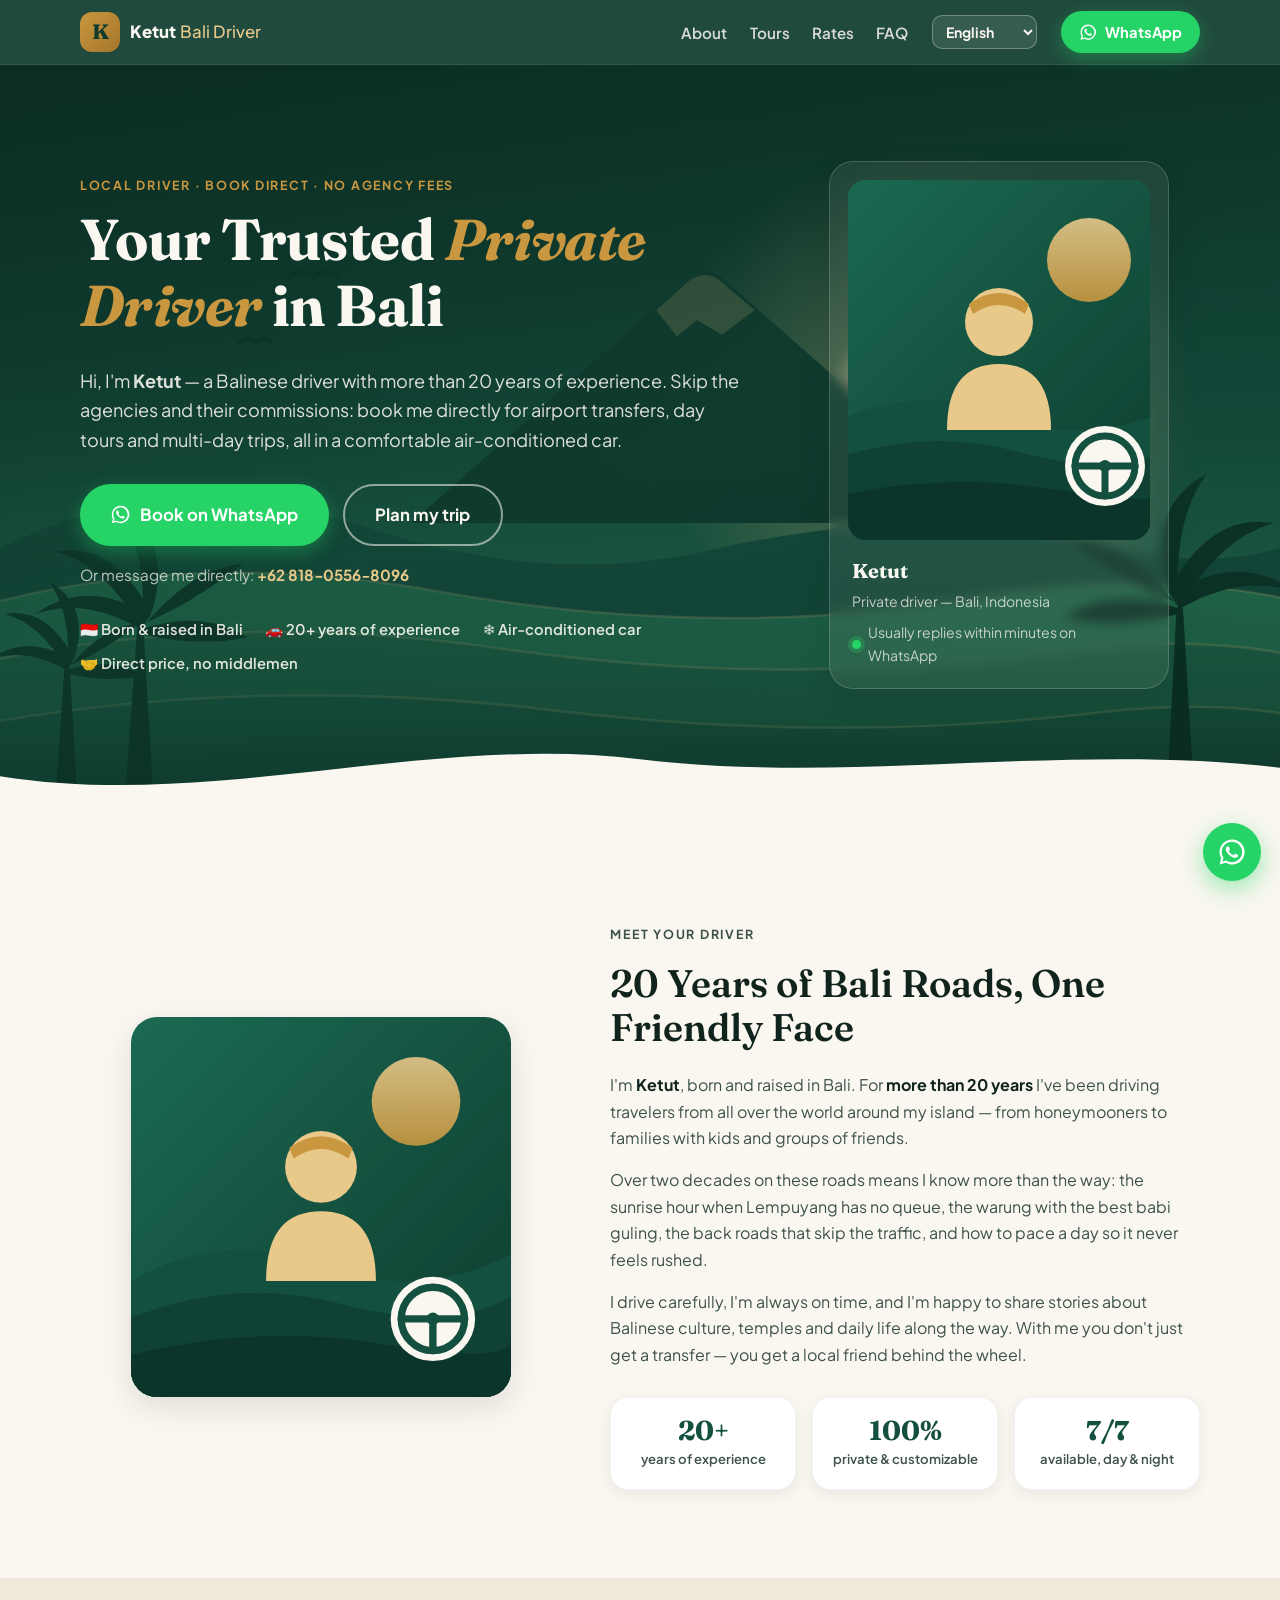
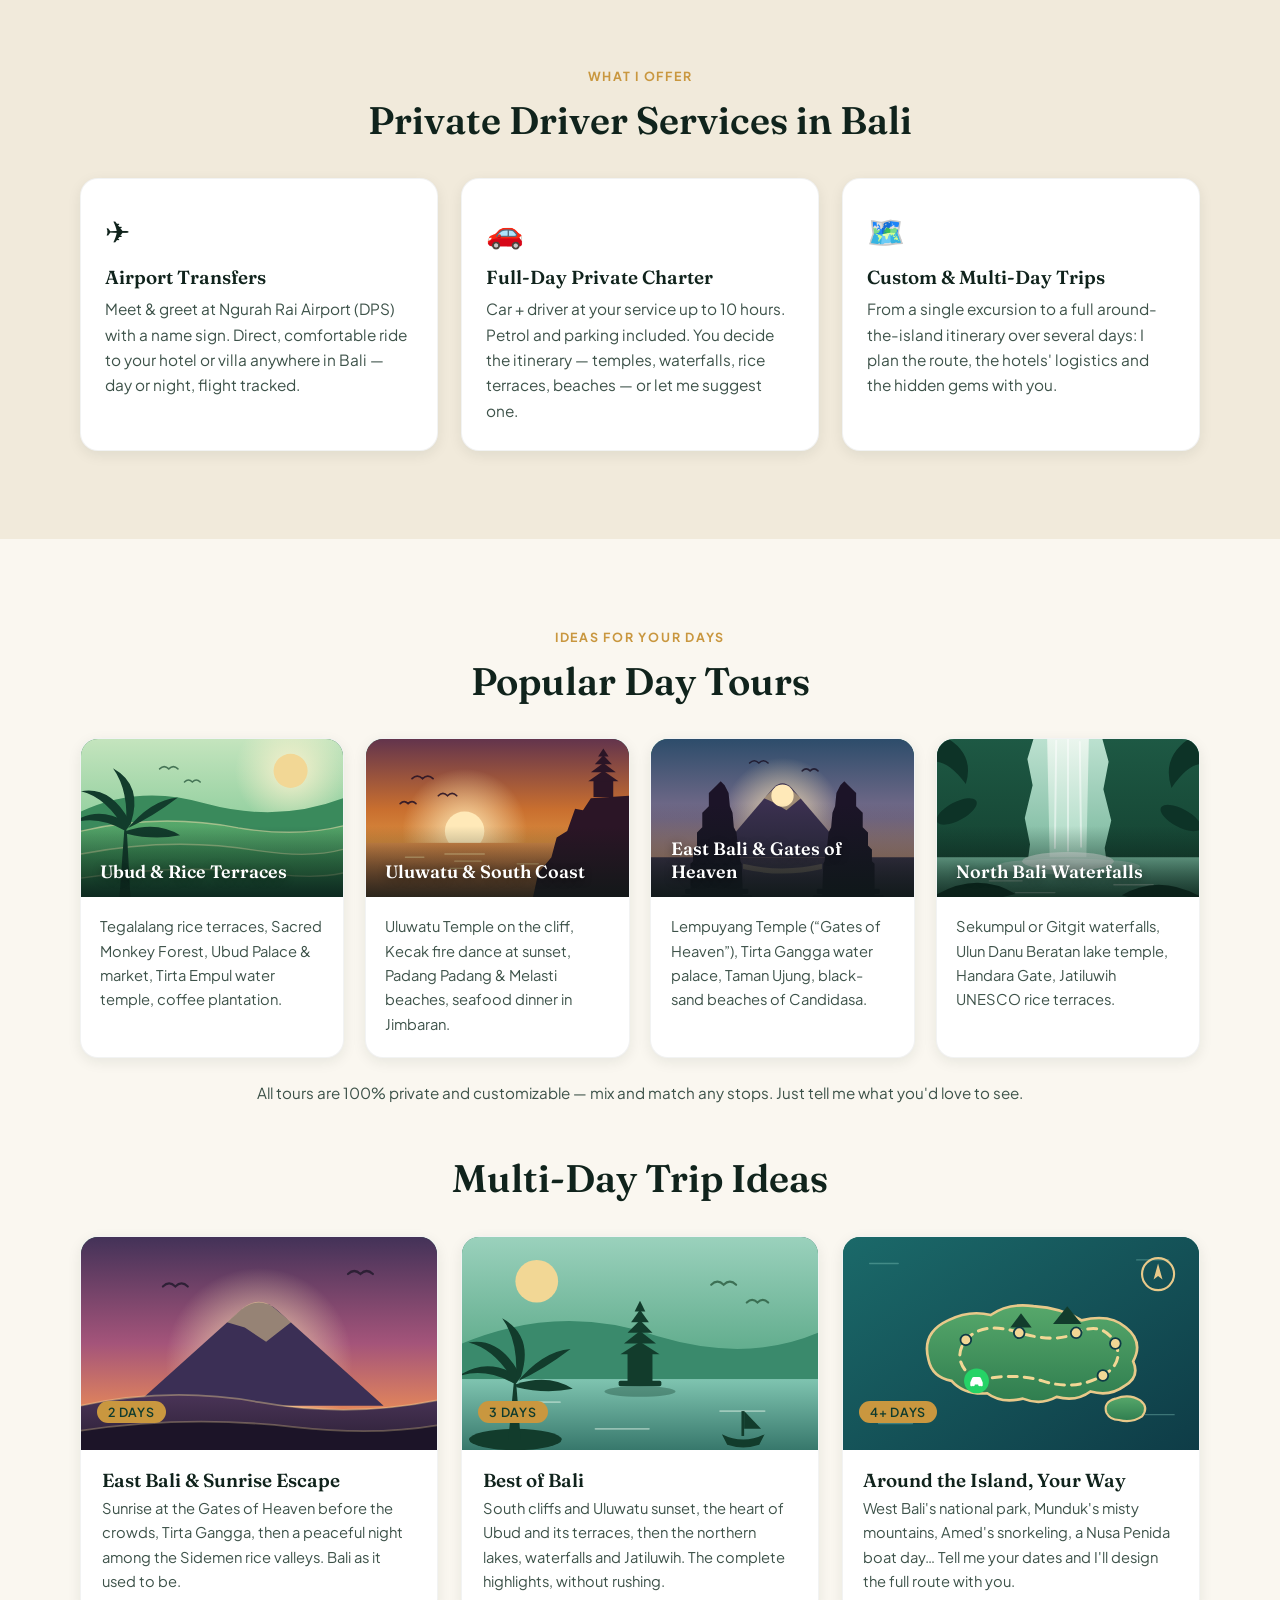
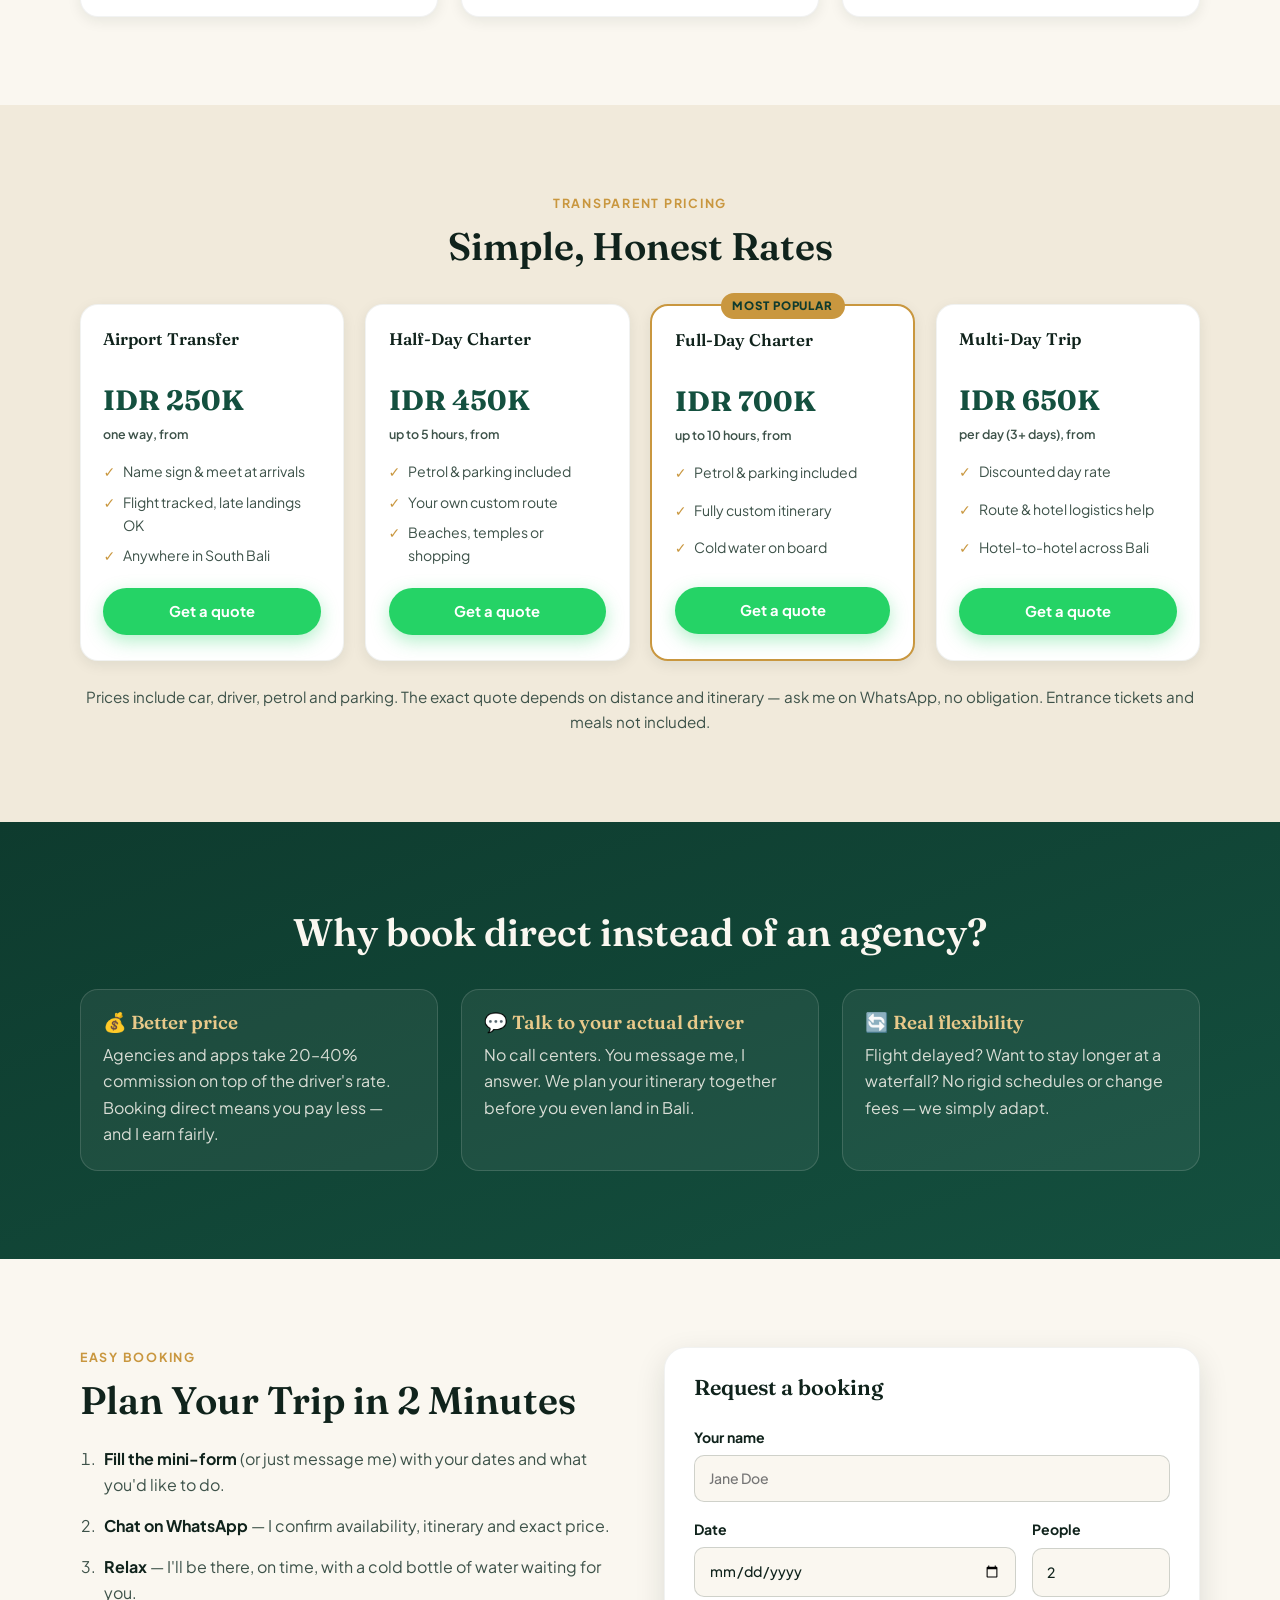
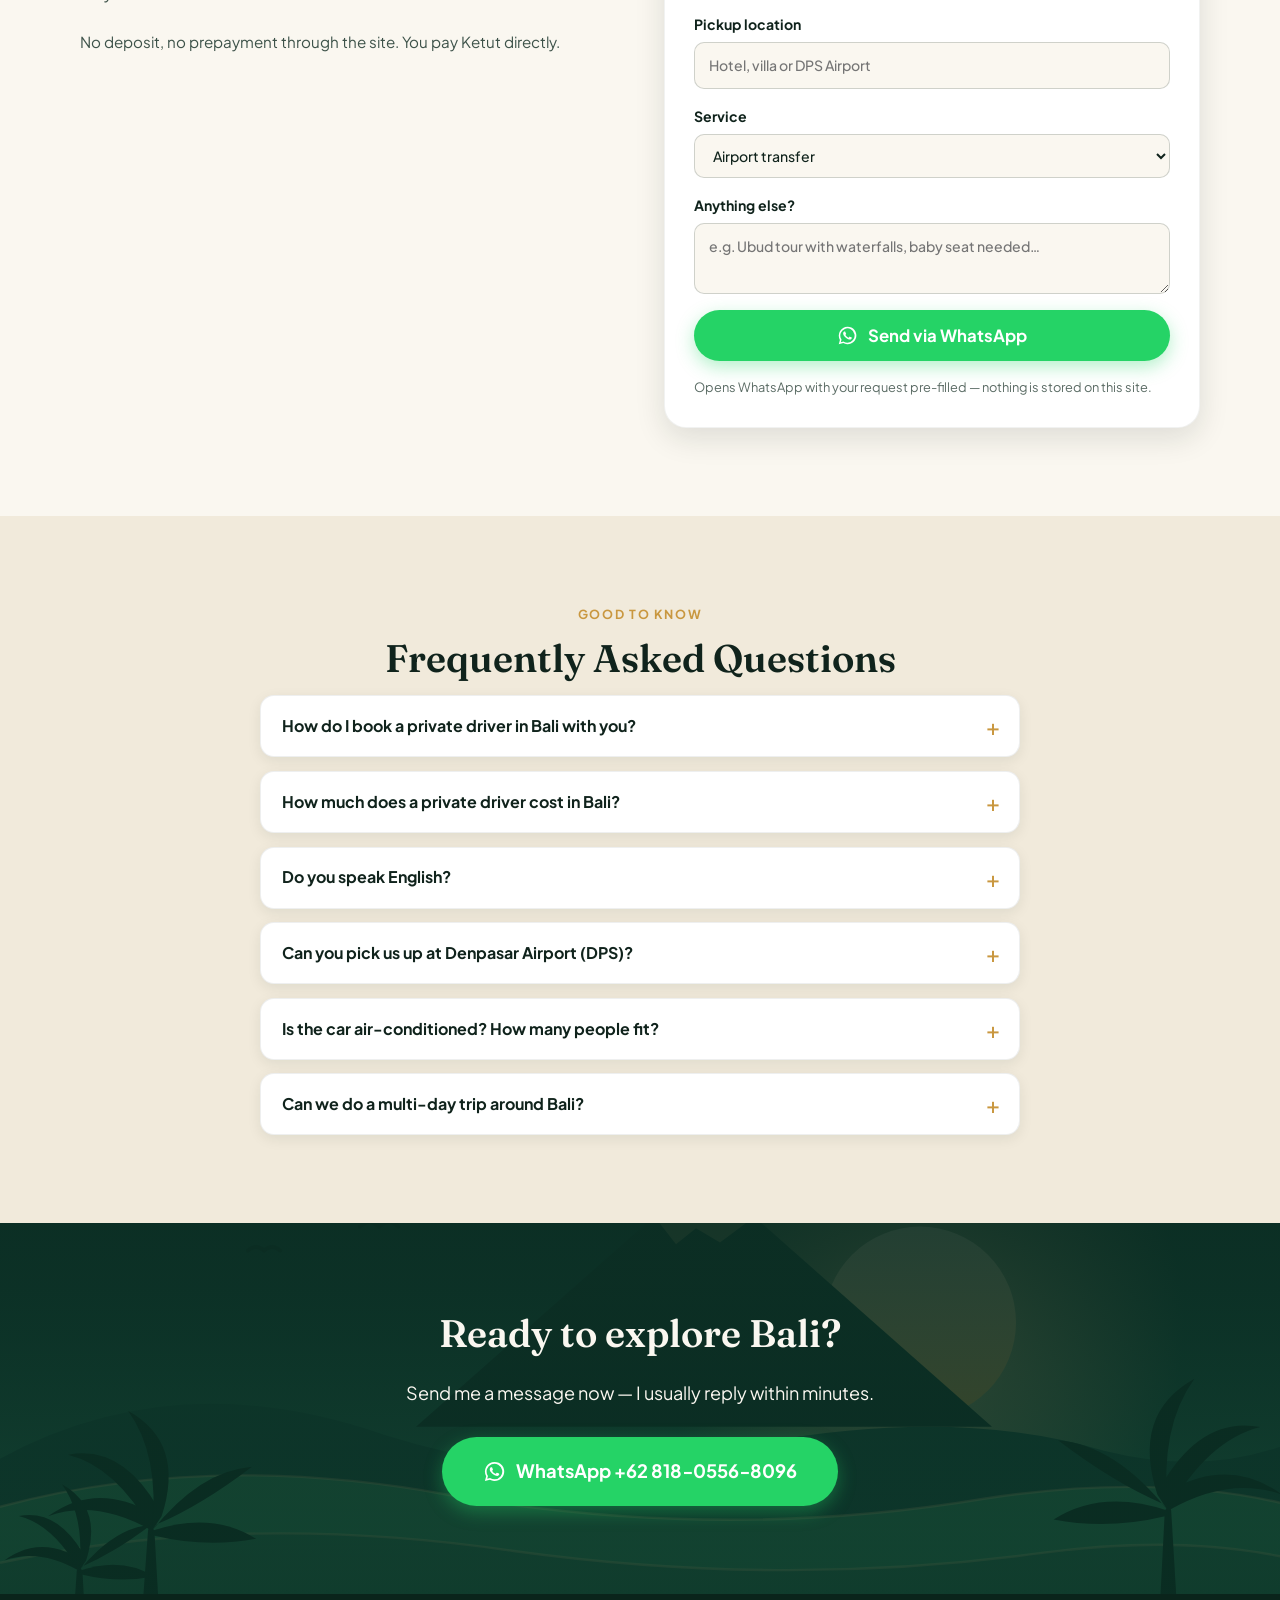
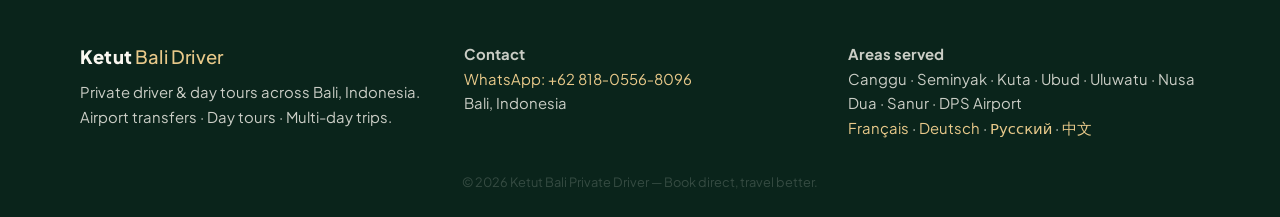
==== commit aec79607: "Add illustrated imagery system with photo-override slots - Seven cohesive travel-poster SVG scenes: " ====
--- a/index.html
+++ b/index.html
@@ -257,19 +257,35 @@
       <h2 class="center">Popular Day Tours</h2>
       <div class="cards-4">
         <article class="tour">
-          <div class="tour-head t-ubud"><span>Ubud & Rice Terraces</span></div>
+          <div class="tour-head">
+            <img src="assets/img/tour-ubud.svg" alt="Ubud & Rice Terraces" width="400" height="260" loading="lazy"
+                 onerror="this.onerror=null;this.src='assets/img/tour-ubud.svg';">
+            <span>Ubud & Rice Terraces</span>
+          </div>
           <p>Tegalalang rice terraces, Sacred Monkey Forest, Ubud Palace & market, Tirta Empul water temple, coffee plantation.</p>
         </article>
         <article class="tour">
-          <div class="tour-head t-uluwatu"><span>Uluwatu & South Coast</span></div>
+          <div class="tour-head">
+            <img src="assets/img/tour-uluwatu.svg" alt="Uluwatu & South Coast" width="400" height="260" loading="lazy"
+                 onerror="this.onerror=null;this.src='assets/img/tour-uluwatu.svg';">
+            <span>Uluwatu & South Coast</span>
+          </div>
           <p>Uluwatu Temple on the cliff, Kecak fire dance at sunset, Padang Padang & Melasti beaches, seafood dinner in Jimbaran.</p>
         </article>
         <article class="tour">
-          <div class="tour-head t-east"><span>East Bali & Gates of Heaven</span></div>
+          <div class="tour-head">
+            <img src="assets/img/tour-east.svg" alt="East Bali & Gates of Heaven" width="400" height="260" loading="lazy"
+                 onerror="this.onerror=null;this.src='assets/img/tour-east.svg';">
+            <span>East Bali & Gates of Heaven</span>
+          </div>
           <p>Lempuyang Temple (“Gates of Heaven”), Tirta Gangga water palace, Taman Ujung, black-sand beaches of Candidasa.</p>
         </article>
         <article class="tour">
-          <div class="tour-head t-north"><span>North Bali Waterfalls</span></div>
+          <div class="tour-head">
+            <img src="assets/img/tour-north.svg" alt="North Bali Waterfalls" width="400" height="260" loading="lazy"
+                 onerror="this.onerror=null;this.src='assets/img/tour-north.svg';">
+            <span>North Bali Waterfalls</span>
+          </div>
           <p>Sekumpul or Gitgit waterfalls, Ulun Danu Beratan lake temple, Handara Gate, Jatiluwih UNESCO rice terraces.</p>
         </article>
       </div>
@@ -277,20 +293,38 @@
 
       <h2 class="center subheading">Multi-Day Trip Ideas</h2>
       <div class="cards-3">
-        <article class="card">
-          <span class="day-badge">2 days</span>
-          <h3>East Bali & Sunrise Escape</h3>
-          <p>Sunrise at the Gates of Heaven before the crowds, Tirta Gangga, then a peaceful night among the Sidemen rice valleys. Bali as it used to be.</p>
-        </article>
-        <article class="card">
-          <span class="day-badge">3 days</span>
-          <h3>Best of Bali</h3>
-          <p>South cliffs and Uluwatu sunset, the heart of Ubud and its terraces, then the northern lakes, waterfalls and Jatiluwih. The complete highlights, without rushing.</p>
-        </article>
-        <article class="card">
-          <span class="day-badge">4+ days</span>
-          <h3>Around the Island, Your Way</h3>
-          <p>West Bali's national park, Munduk's misty mountains, Amed's snorkeling, a Nusa Penida boat day… Tell me your dates and I'll design the full route with you.</p>
+        <article class="tour multi">
+          <div class="tour-head">
+            <img src="assets/img/multi-sunrise.svg" alt="East Bali & Sunrise Escape" width="400" height="260" loading="lazy"
+                 onerror="this.onerror=null;this.src='assets/img/multi-sunrise.svg';">
+            <span class="day-badge">2 days</span>
+          </div>
+          <div class="tour-body">
+            <h3>East Bali & Sunrise Escape</h3>
+            <p>Sunrise at the Gates of Heaven before the crowds, Tirta Gangga, then a peaceful night among the Sidemen rice valleys. Bali as it used to be.</p>
+          </div>
+        </article>
+        <article class="tour multi">
+          <div class="tour-head">
+            <img src="assets/img/multi-best.svg" alt="Best of Bali" width="400" height="260" loading="lazy"
+                 onerror="this.onerror=null;this.src='assets/img/multi-best.svg';">
+            <span class="day-badge">3 days</span>
+          </div>
+          <div class="tour-body">
+            <h3>Best of Bali</h3>
+            <p>South cliffs and Uluwatu sunset, the heart of Ubud and its terraces, then the northern lakes, waterfalls and Jatiluwih. The complete highlights, without rushing.</p>
+          </div>
+        </article>
+        <article class="tour multi">
+          <div class="tour-head">
+            <img src="assets/img/multi-island.svg" alt="Around the Island, Your Way" width="400" height="260" loading="lazy"
+                 onerror="this.onerror=null;this.src='assets/img/multi-island.svg';">
+            <span class="day-badge">4+ days</span>
+          </div>
+          <div class="tour-body">
+            <h3>Around the Island, Your Way</h3>
+            <p>West Bali's national park, Munduk's misty mountains, Amed's snorkeling, a Nusa Penida boat day… Tell me your dates and I'll design the full route with you.</p>
+          </div>
         </article>
       </div>
     </div>
--- a/assets/style.css
+++ b/assets/style.css
@@ -100,8 +100,8 @@
 .hero {
   position: relative;
   background:
-    radial-gradient(1200px 500px at 80% -10%, rgba(201, 151, 63, 0.25), transparent 60%),
-    radial-gradient(900px 500px at 10% 110%, rgba(27, 106, 83, 0.55), transparent 60%),
+    linear-gradient(165deg, rgba(11, 44, 34, 0.88) 0%, rgba(16, 62, 48, 0.62) 55%, rgba(10, 40, 30, 0.35) 100%),
+    url("img/hero.svg") center bottom / cover no-repeat,
     linear-gradient(165deg, var(--green-900) 0%, var(--green-800) 55%, #0c3227 100%);
   color: var(--sand);
   padding: clamp(3rem, 8vw, 6rem) 0 clamp(4rem, 9vw, 7rem);
@@ -221,17 +221,32 @@
   background: var(--white); border-radius: var(--radius); overflow: hidden;
   box-shadow: var(--shadow-soft); border: 1px solid rgba(16, 35, 28, 0.05);
   display: flex; flex-direction: column;
-}
+  transition: transform 0.2s ease, box-shadow 0.2s ease;
+}
+.tour:hover { transform: translateY(-4px); box-shadow: var(--shadow); }
 .tour p { padding: 1.1rem 1.2rem 1.3rem; color: var(--ink-soft); font-size: 0.92rem; }
 .tour-head {
-  min-height: 120px; display: flex; align-items: flex-end; padding: 0.9rem 1.2rem;
+  position: relative; aspect-ratio: 400 / 240; overflow: hidden;
+  background: linear-gradient(160deg, #2f7d4f, #14503f 70%, #0e3b2e);
+}
+.tour-head img {
+  position: absolute; inset: 0; width: 100%; height: 100%; object-fit: cover;
+}
+.tour-head span {
+  position: absolute; left: 0; right: 0; bottom: 0;
+  padding: 2.2rem 1.2rem 0.85rem;
+  background: linear-gradient(180deg, transparent, rgba(10, 25, 20, 0.72));
   color: #fff; font-family: var(--font-display); font-weight: 600; font-size: 1.12rem; line-height: 1.25;
-  text-shadow: 0 2px 8px rgba(0, 0, 0, 0.35);
-}
-.t-ubud { background: linear-gradient(160deg, #2f7d4f, #14503f 70%, #0e3b2e); }
-.t-uluwatu { background: linear-gradient(160deg, #e8a54b, #c96f2f 60%, #8f4720); }
-.t-east { background: linear-gradient(160deg, #4f8fb3, #2b5d80 60%, #1c3f5a); }
-.t-north { background: linear-gradient(160deg, #63a98c, #2e6e57 60%, #1b4a3a); }
+  text-shadow: 0 2px 8px rgba(0, 0, 0, 0.45);
+}
+.tour-head span.day-badge {
+  left: 1rem; right: auto; bottom: 1rem; padding: 0.25em 0.9em;
+  background: var(--gold); color: var(--green-900); font-family: var(--font-body);
+  text-shadow: none; border-radius: 999px; font-size: 0.78rem;
+}
+.tour-body { padding: 1.2rem 1.3rem 1.4rem; }
+.tour-body h3 { margin-bottom: 0.3rem; }
+.tour-body p { padding: 0; }
 
 /* ---------- Rates ---------- */
 .rates-table-wrap { overflow-x: auto; margin-top: 2rem; }
@@ -291,7 +306,8 @@
 /* ---------- Final CTA / Footer ---------- */
 .final-cta {
   background:
-    radial-gradient(800px 300px at 50% 0%, rgba(201, 151, 63, 0.2), transparent 70%),
+    linear-gradient(180deg, rgba(11, 44, 34, 0.9) 0%, rgba(10, 45, 34, 0.72) 100%),
+    url("img/hero.svg") center 70% / cover no-repeat,
     linear-gradient(180deg, var(--green-900), #0a2d22);
 }
 .final-cta h2, .final-cta .lead { color: var(--sand); }
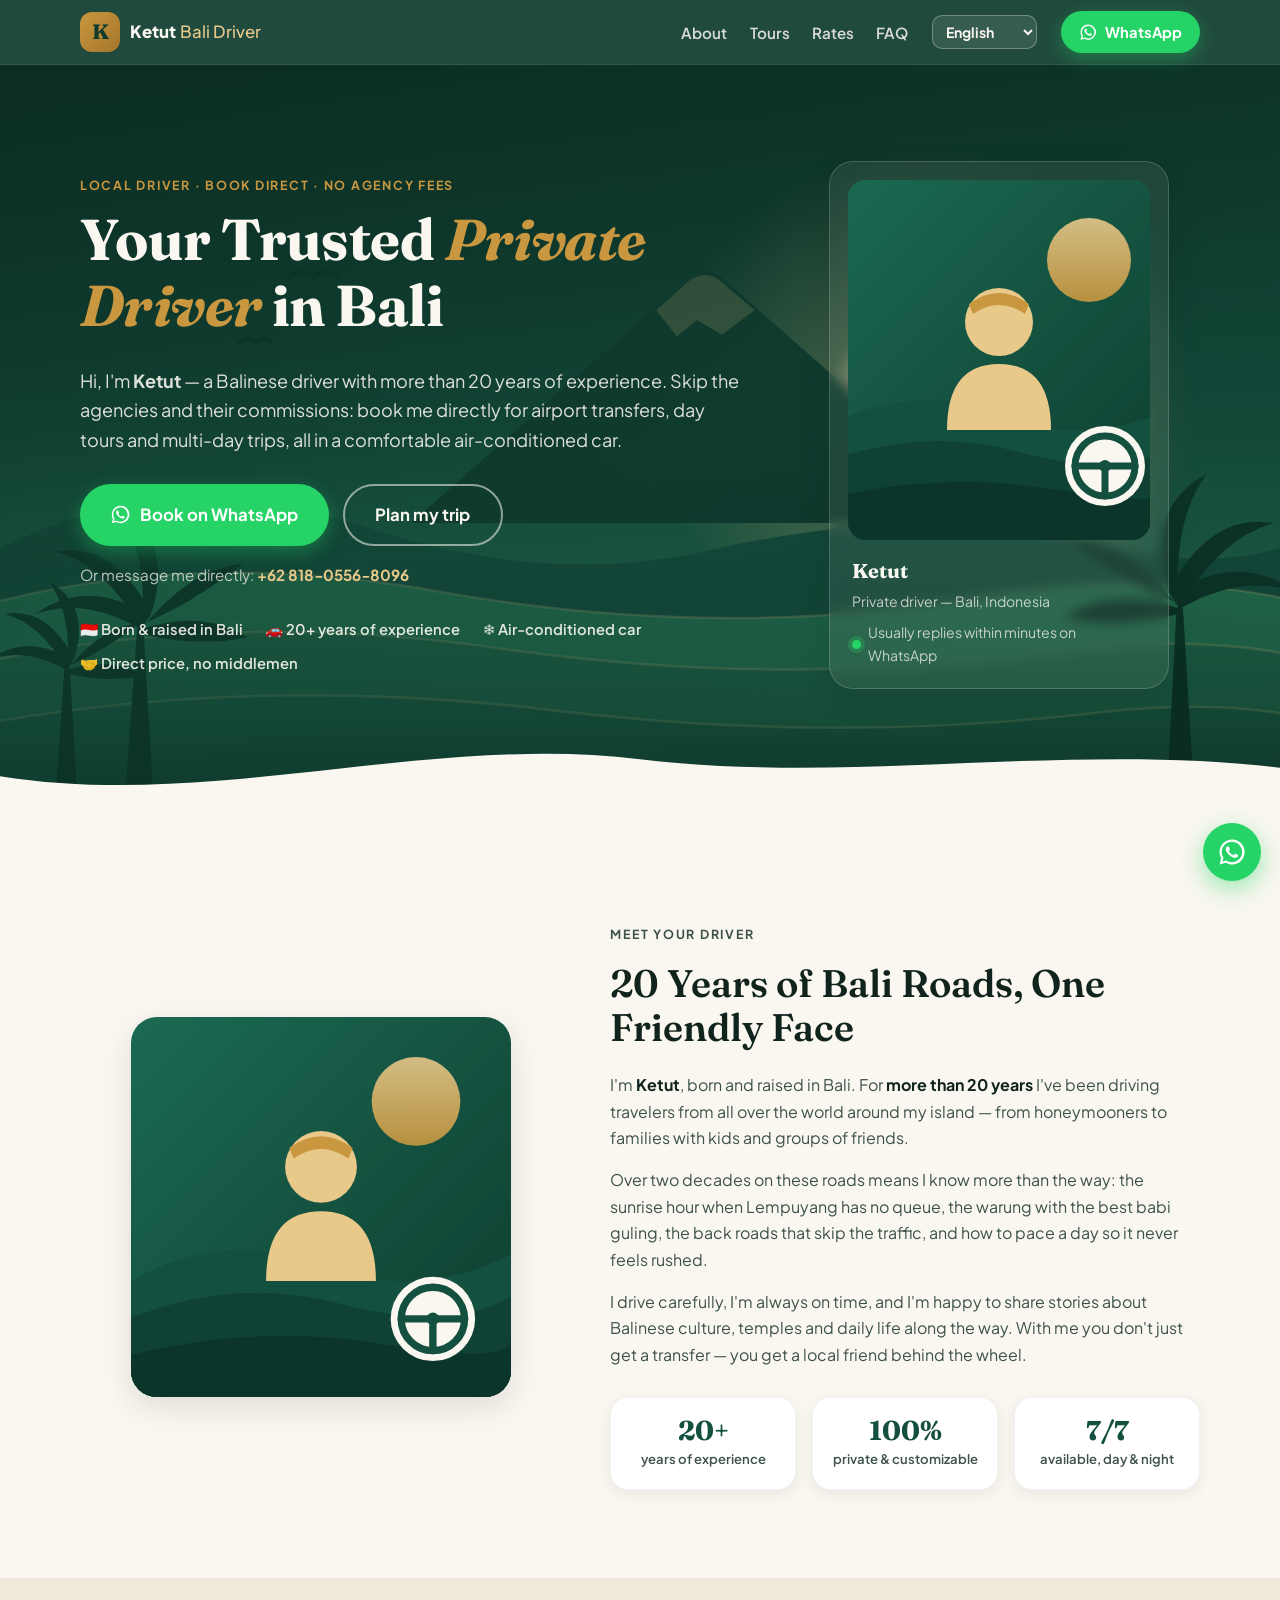
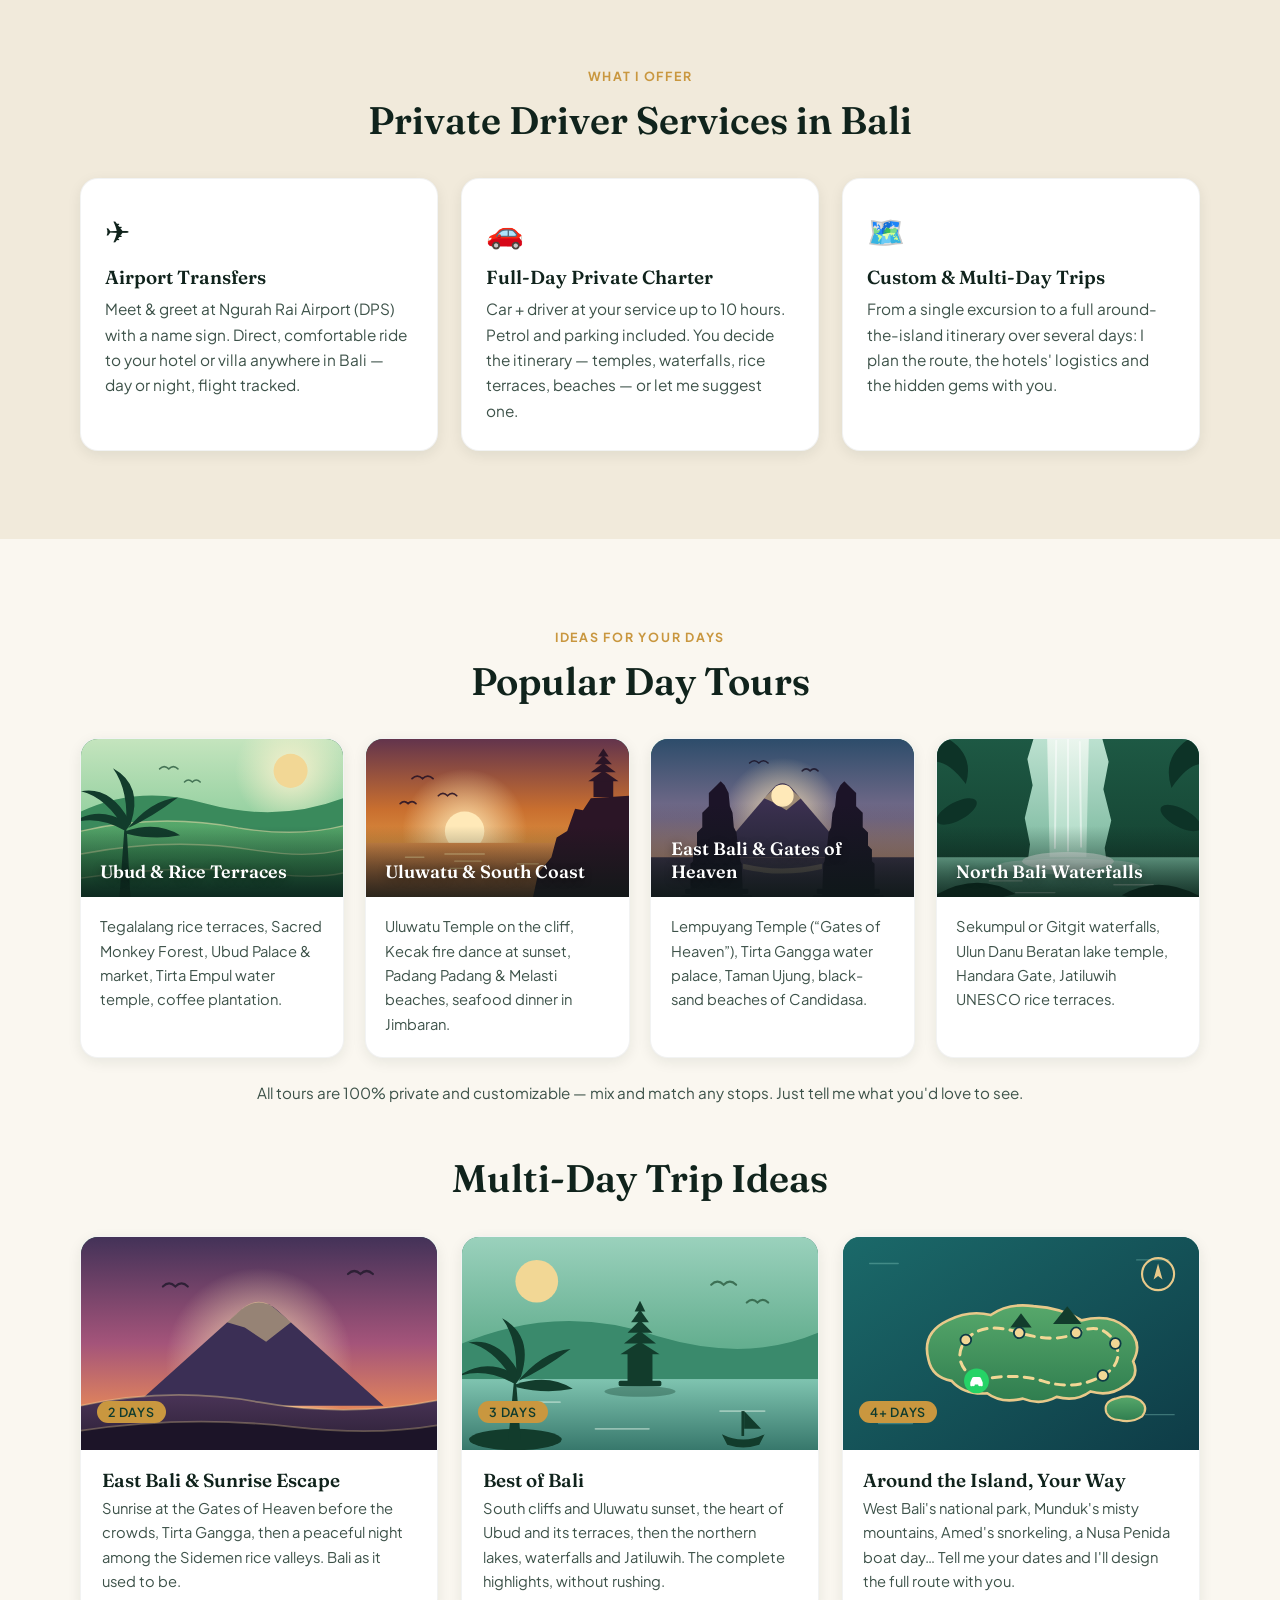
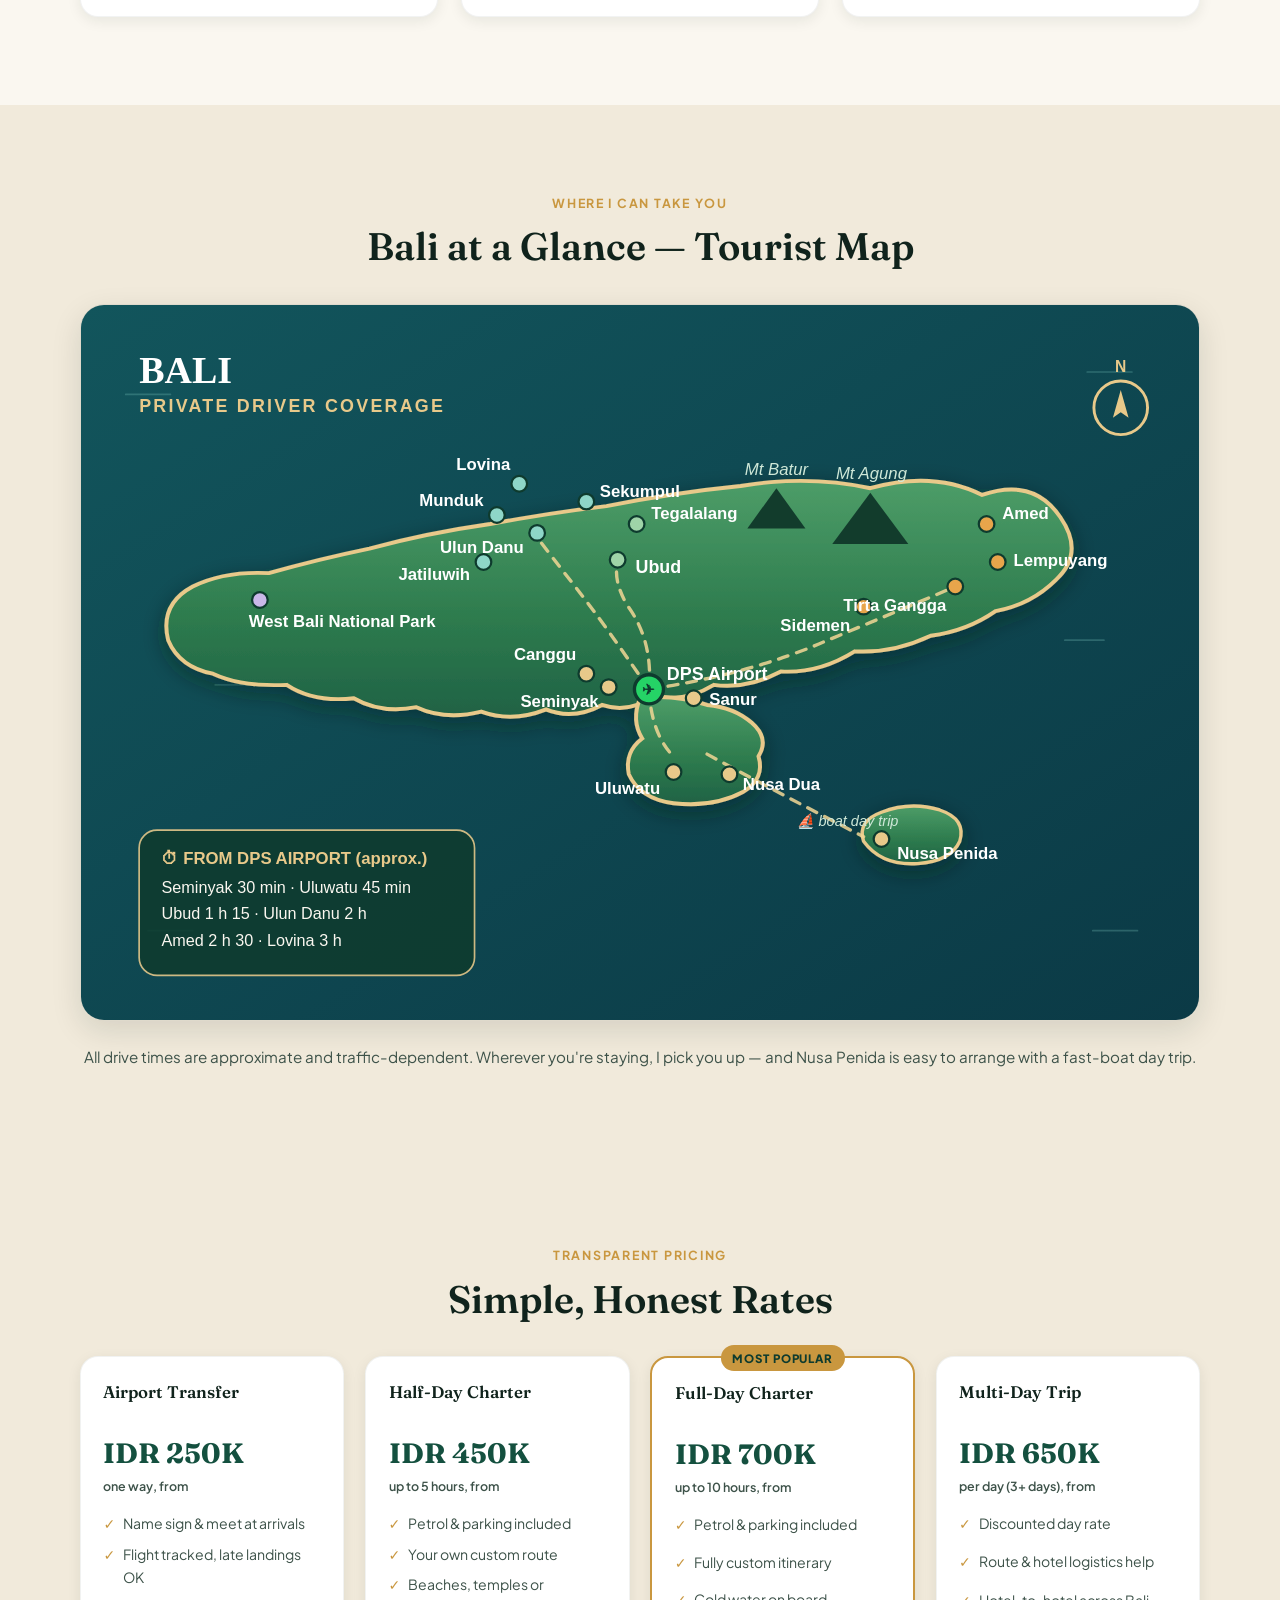
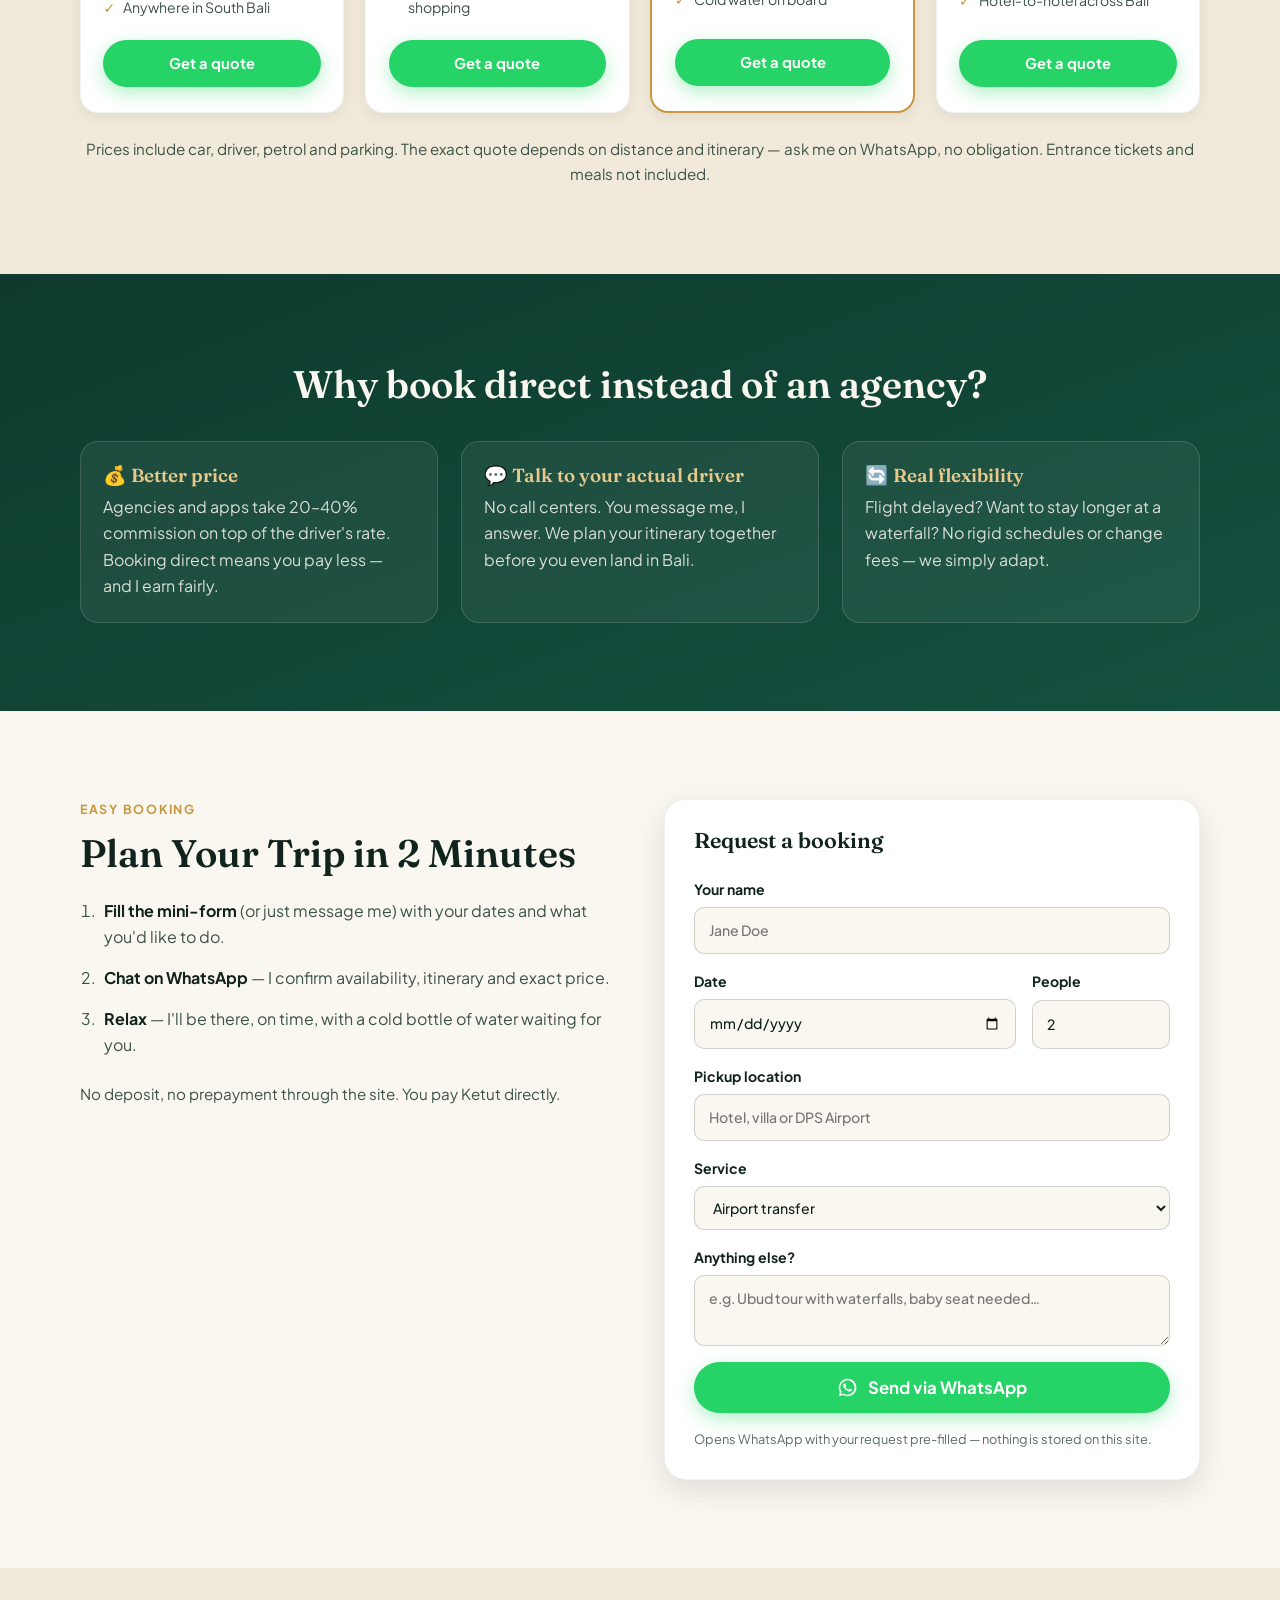
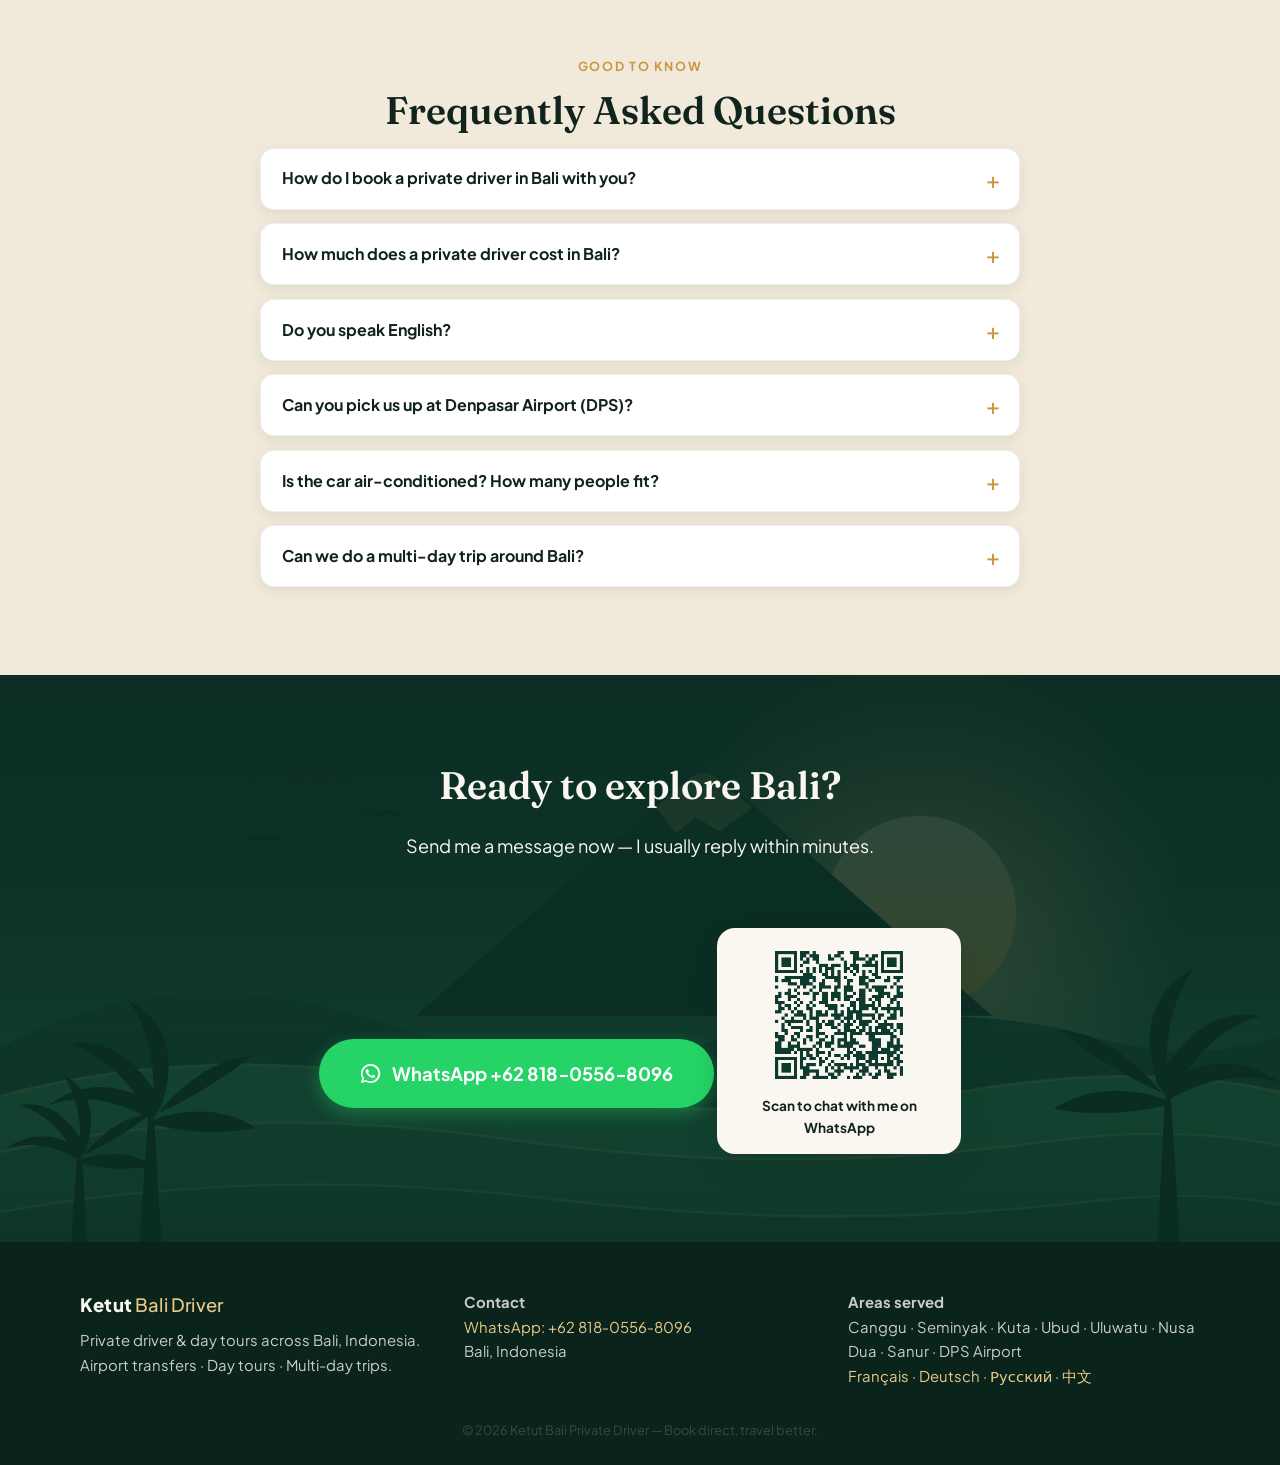
==== commit 1730975b: "Add illustrated Bali tourist map and WhatsApp QR code - Hand-drawn SVG map of Bali with 20+ landmark" ====
--- a/index.html
+++ b/index.html
@@ -330,6 +330,20 @@
     </div>
   </section>
 
+  <!-- ============ MAP ============ -->
+  <section class="section section-alt" id="map">
+    <div class="container">
+      <p class="eyebrow center">Where I can take you</p>
+      <h2 class="center">Bali at a Glance — Tourist Map</h2>
+      <div class="map-wrap">
+        <img src="assets/img/bali-map.svg" alt="Bali at a Glance — Tourist Map" loading="lazy" width="1000" height="640">
+      </div>
+      <p class="center note">All drive times are approximate and traffic-dependent. Wherever you're staying, I pick you up — and Nusa Penida is easy to arrange with a fast-boat day trip.</p>
+    </div>
+  </section>
+
+
+
   <!-- ============ RATES ============ -->
   <section class="section section-alt" id="rates">
     <div class="container">
@@ -476,6 +490,10 @@
       <a class="btn btn-wa btn-xl" href="https://wa.me/6281805568096?text=Hi%20Ketut%21%20I%27d%20like%20to%20book%20a%20driver%20in%20Bali." target="_blank" rel="noopener">
         <svg class="ico" viewBox="0 0 24 24" aria-hidden="true"><path fill="currentColor" d="M12 2a10 10 0 0 0-8.66 15L2 22l5.16-1.32A10 10 0 1 0 12 2Zm0 18.2c-1.5 0-2.96-.4-4.24-1.16l-.3-.18-3.06.79.81-2.98-.2-.31A8.16 8.16 0 1 1 12 20.2Zm4.48-6.1c-.24-.12-1.45-.71-1.67-.8-.22-.08-.39-.12-.55.13-.16.24-.63.79-.77.95-.14.16-.28.18-.53.06a6.7 6.7 0 0 1-3.35-2.93c-.25-.43.25-.4.72-1.34.08-.16.04-.3-.02-.42-.06-.12-.55-1.33-.76-1.82-.2-.48-.4-.42-.55-.42h-.47c-.16 0-.43.06-.65.3-.22.25-.85.83-.85 2.03s.87 2.36 1 2.52c.12.16 1.72 2.62 4.16 3.68.58.25 1.03.4 1.39.51.58.19 1.11.16 1.53.1.47-.07 1.45-.6 1.65-1.17.2-.57.2-1.06.14-1.17-.06-.1-.22-.16-.47-.28Z"/></svg> WhatsApp +62 818‑0556‑8096
       </a>
+      <div class="qr-card">
+        <img src="assets/img/wa-qr.png" alt="WhatsApp QR code" width="140" height="140" loading="lazy">
+        <span>Scan to chat with me on WhatsApp</span>
+      </div>
     </div>
   </section>
 </main>
--- a/assets/style.css
+++ b/assets/style.css
@@ -248,6 +248,41 @@
 .tour-body h3 { margin-bottom: 0.3rem; }
 .tour-body p { padding: 0; }
 
+/* ---------- Bali map ---------- */
+.map-wrap {
+  margin-top: 2.2rem; border-radius: calc(var(--radius) + 6px); overflow: hidden;
+  box-shadow: var(--shadow); border: 1px solid rgba(16, 35, 28, 0.08);
+}
+.map-wrap img { width: 100%; height: auto; display: block; }
+
+/* ---------- WhatsApp QR ---------- */
+.qr-card {
+  margin: 2.4rem auto 0; display: inline-flex; flex-direction: column; align-items: center; gap: 0.6rem;
+  background: var(--sand); border-radius: var(--radius); padding: 1.1rem 1.4rem 0.9rem;
+  box-shadow: var(--shadow);
+}
+.qr-card img { width: 140px; height: 140px; border-radius: 8px; }
+.qr-card span { font-size: 0.85rem; font-weight: 700; color: var(--ink); max-width: 200px; }
+
+/* ---------- Iconic places gallery ---------- */
+.gallery-grid { display: grid; grid-template-columns: repeat(4, 1fr); gap: 1.1rem; margin-top: 2.2rem; }
+.ph {
+  position: relative; margin: 0; border-radius: var(--radius); overflow: hidden;
+  aspect-ratio: 4 / 3; box-shadow: var(--shadow-soft); background: var(--sand-deep);
+}
+.ph img {
+  width: 100%; height: 100%; object-fit: cover; display: block;
+  transition: transform 0.35s ease;
+}
+.ph:hover img { transform: scale(1.06); }
+.ph figcaption {
+  position: absolute; left: 0; right: 0; bottom: 0;
+  padding: 1.6rem 0.9rem 0.7rem; font-size: 0.88rem; font-weight: 700; color: #fff;
+  background: linear-gradient(180deg, transparent, rgba(10, 25, 20, 0.75));
+  text-shadow: 0 1px 6px rgba(0, 0, 0, 0.5);
+}
+@media (max-width: 960px) { .gallery-grid { grid-template-columns: repeat(2, 1fr); } }
+
 /* ---------- Rates ---------- */
 .rates-table-wrap { overflow-x: auto; margin-top: 2rem; }
 .rates-table {
